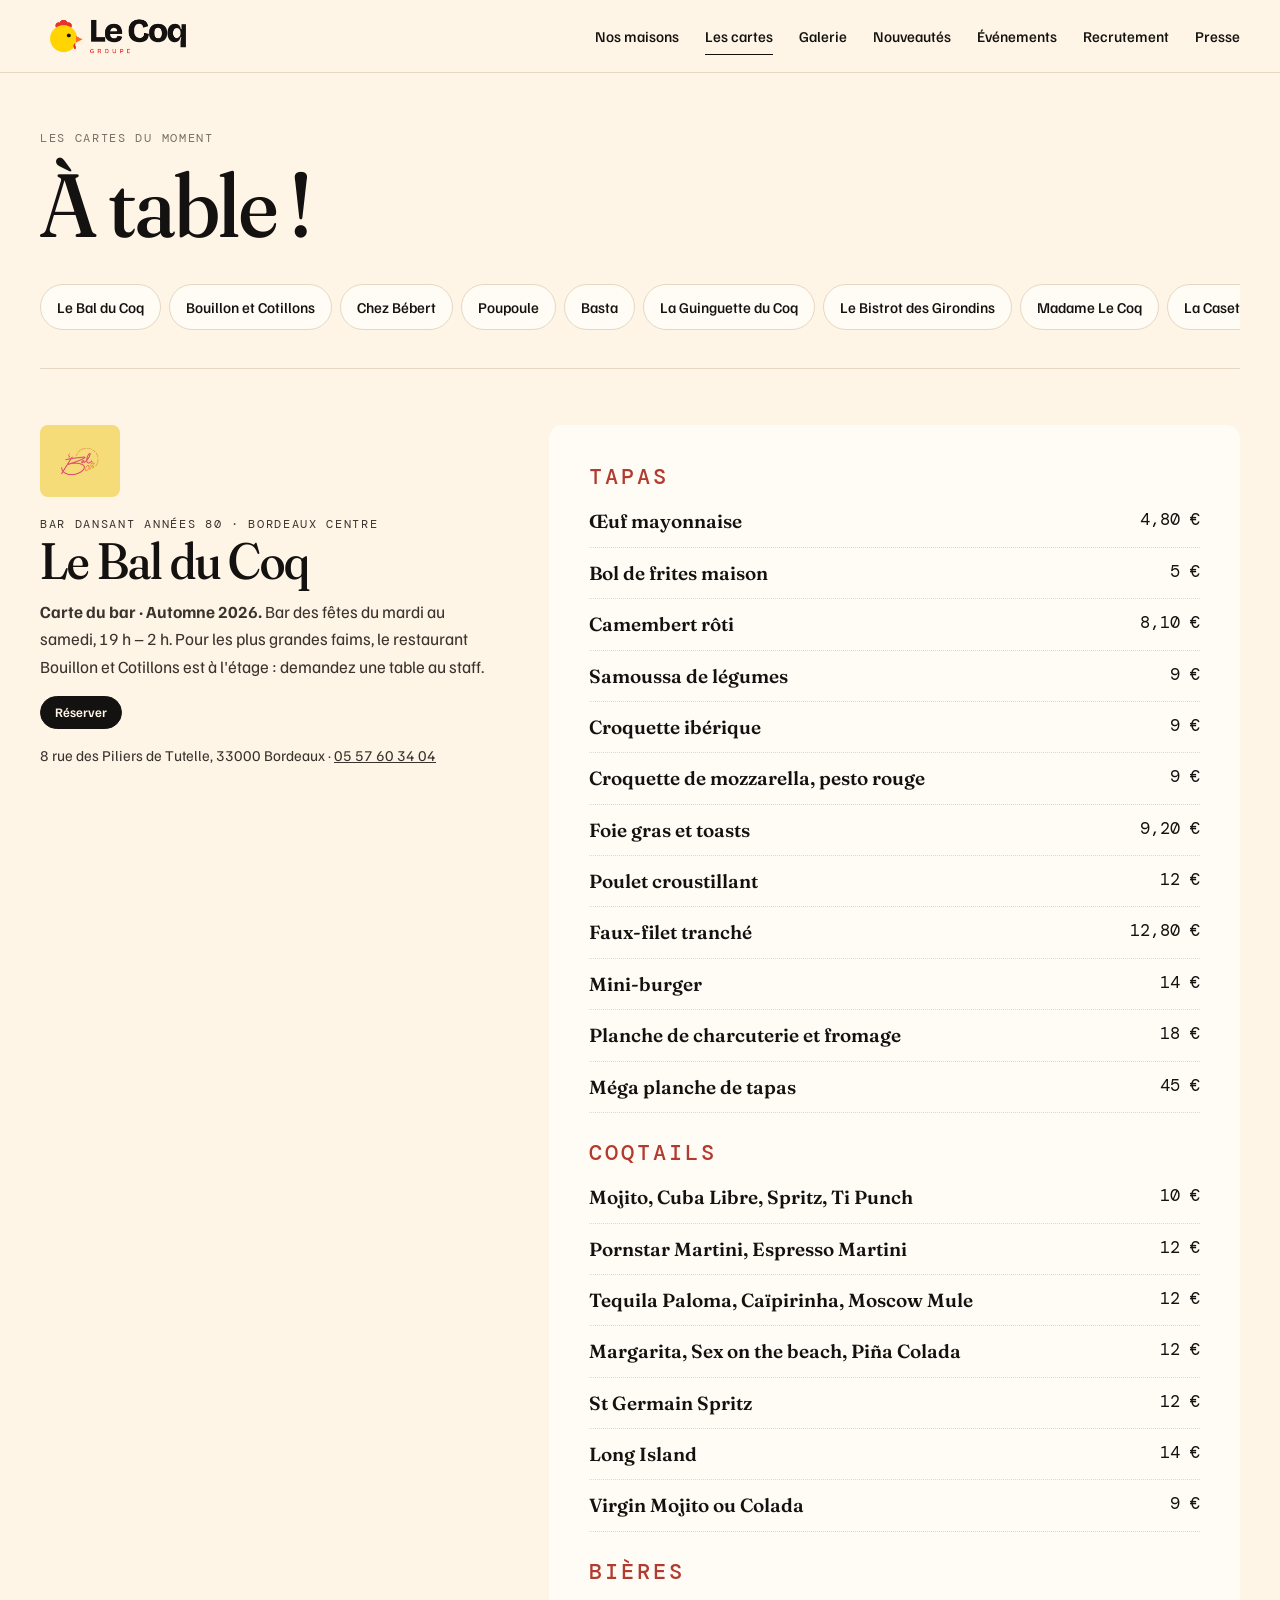
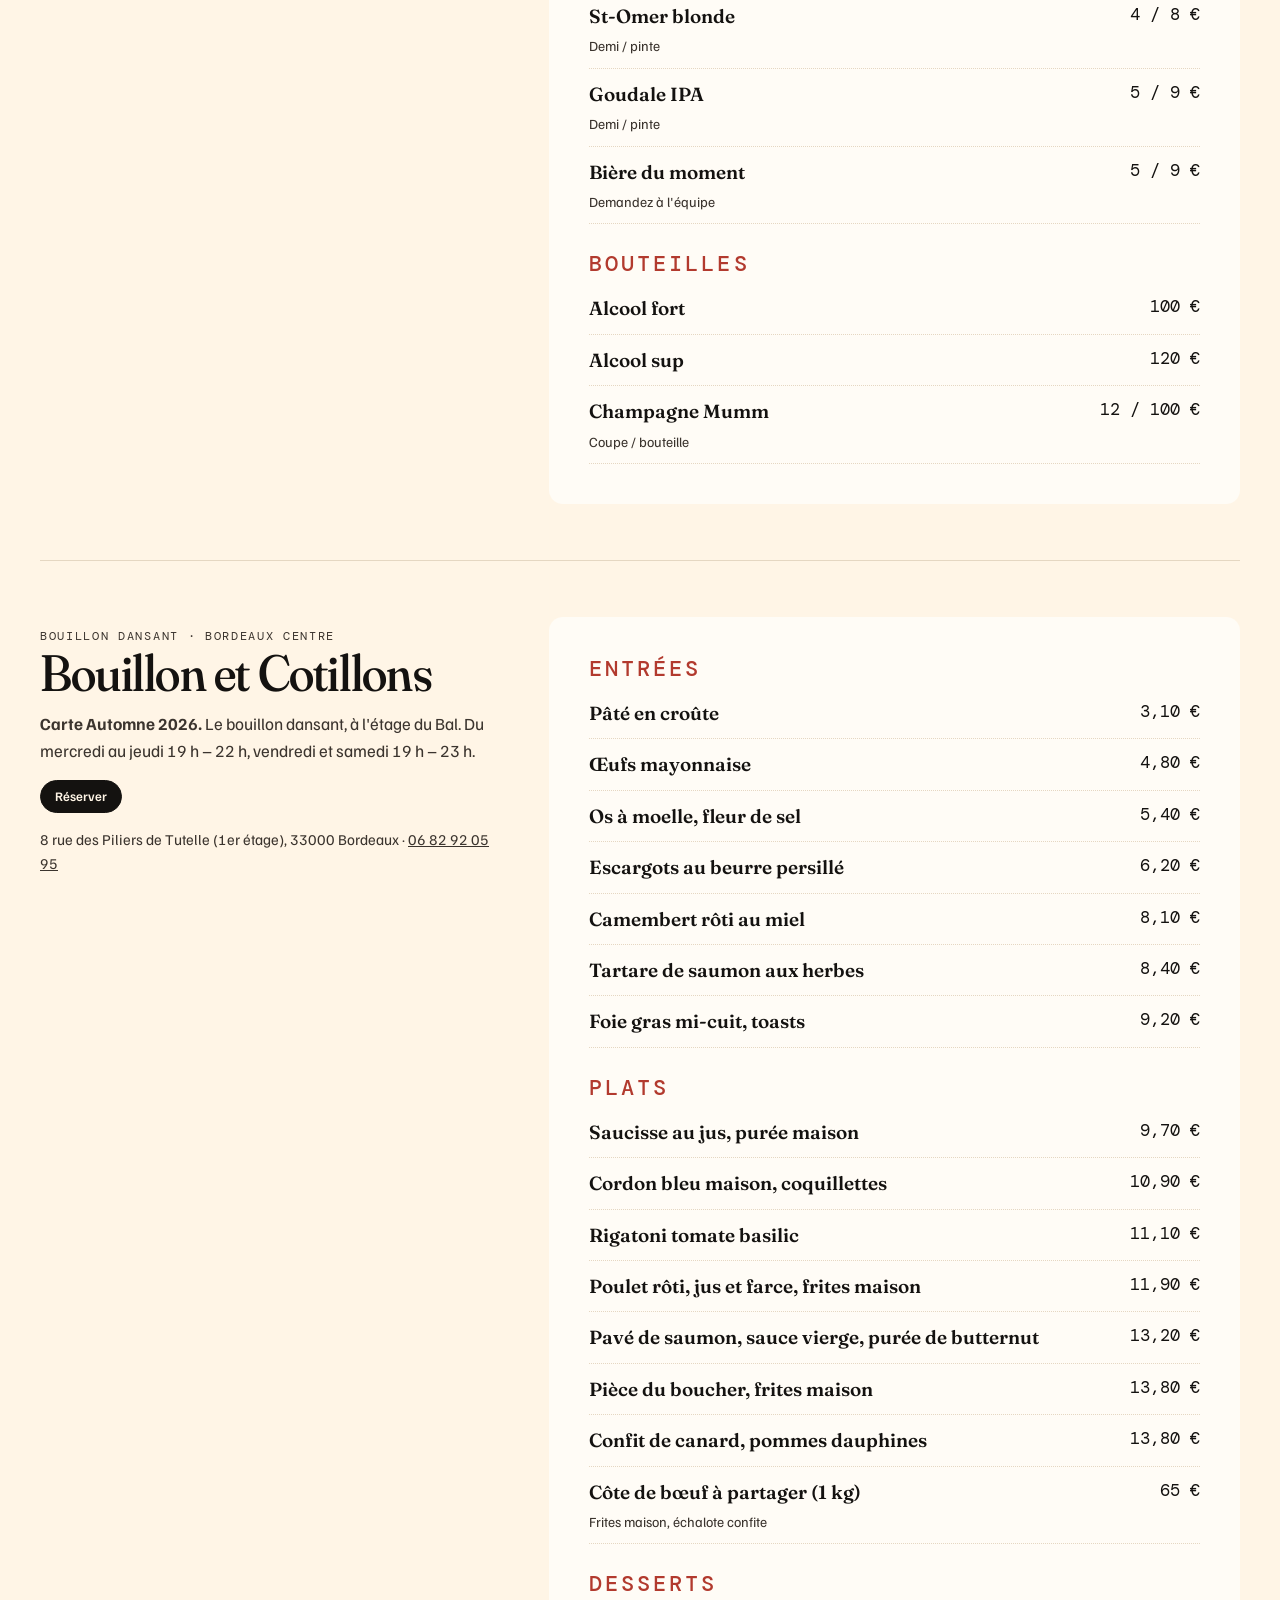
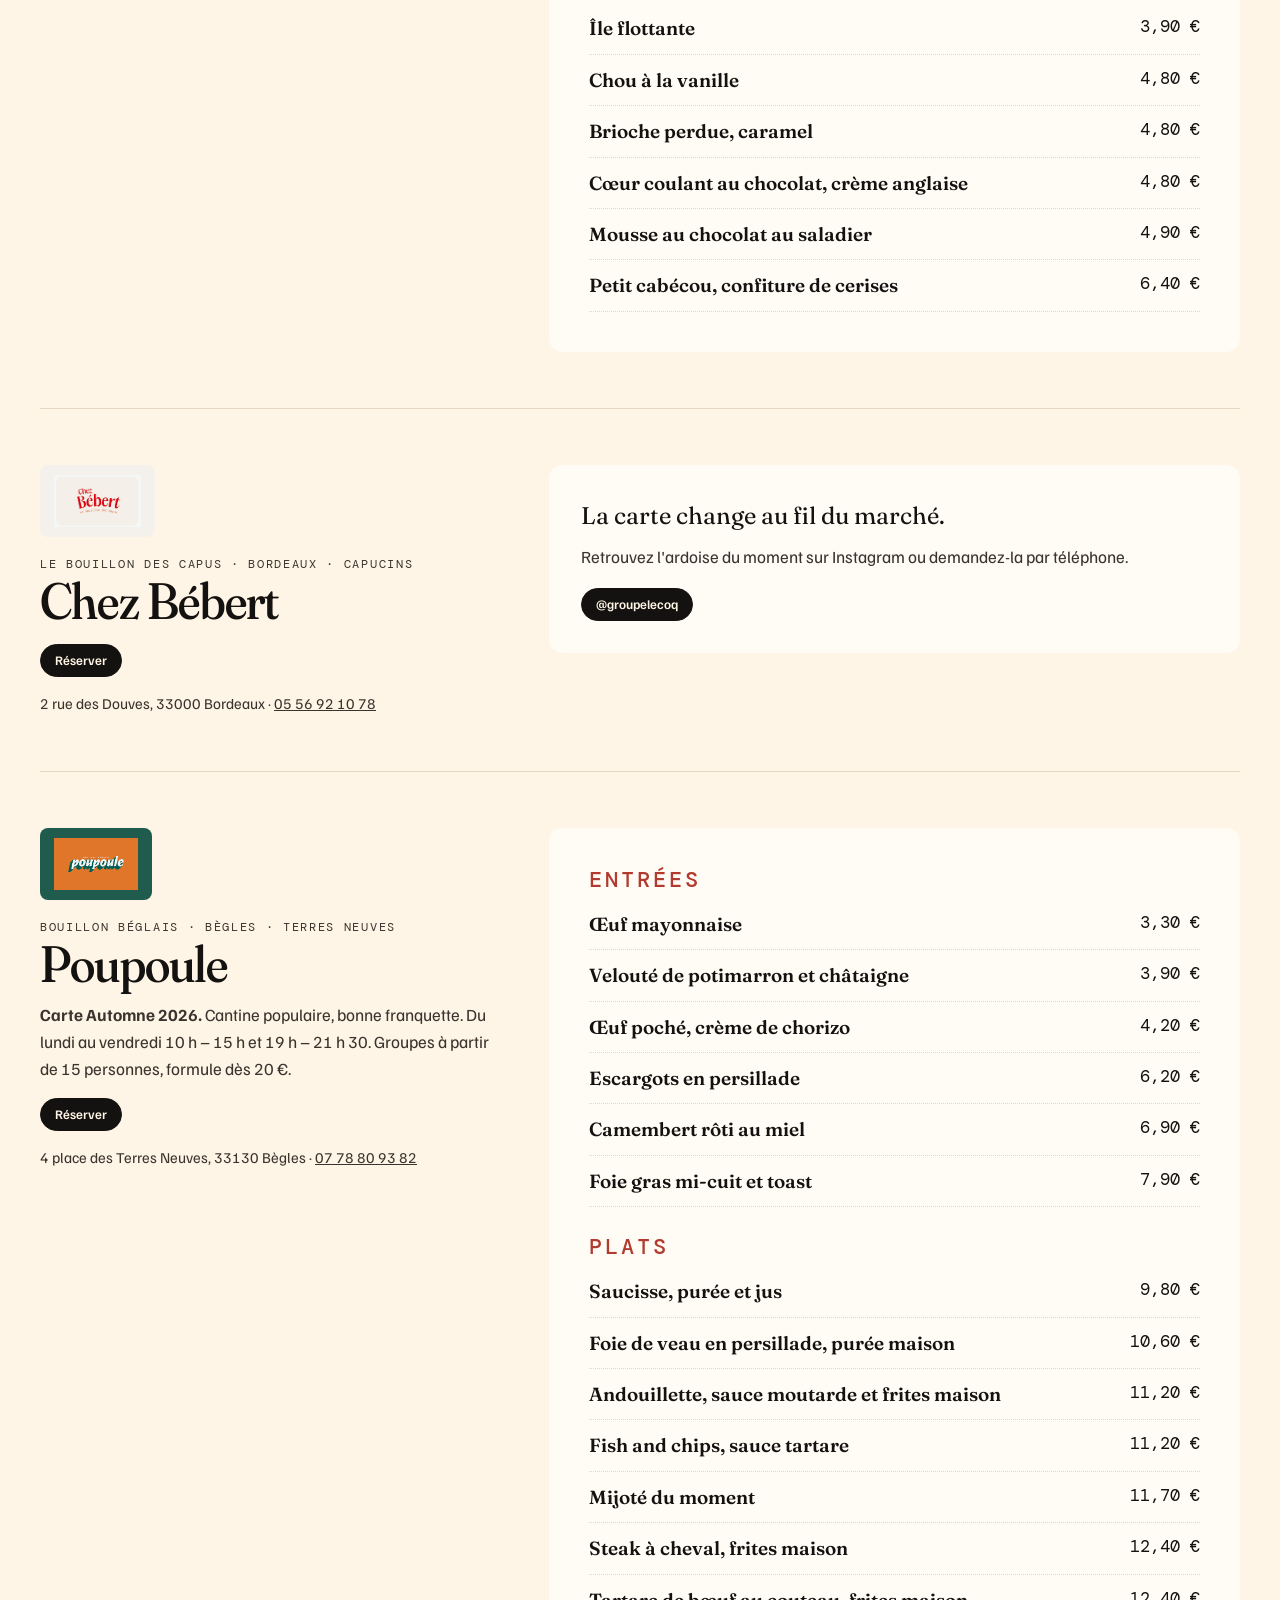
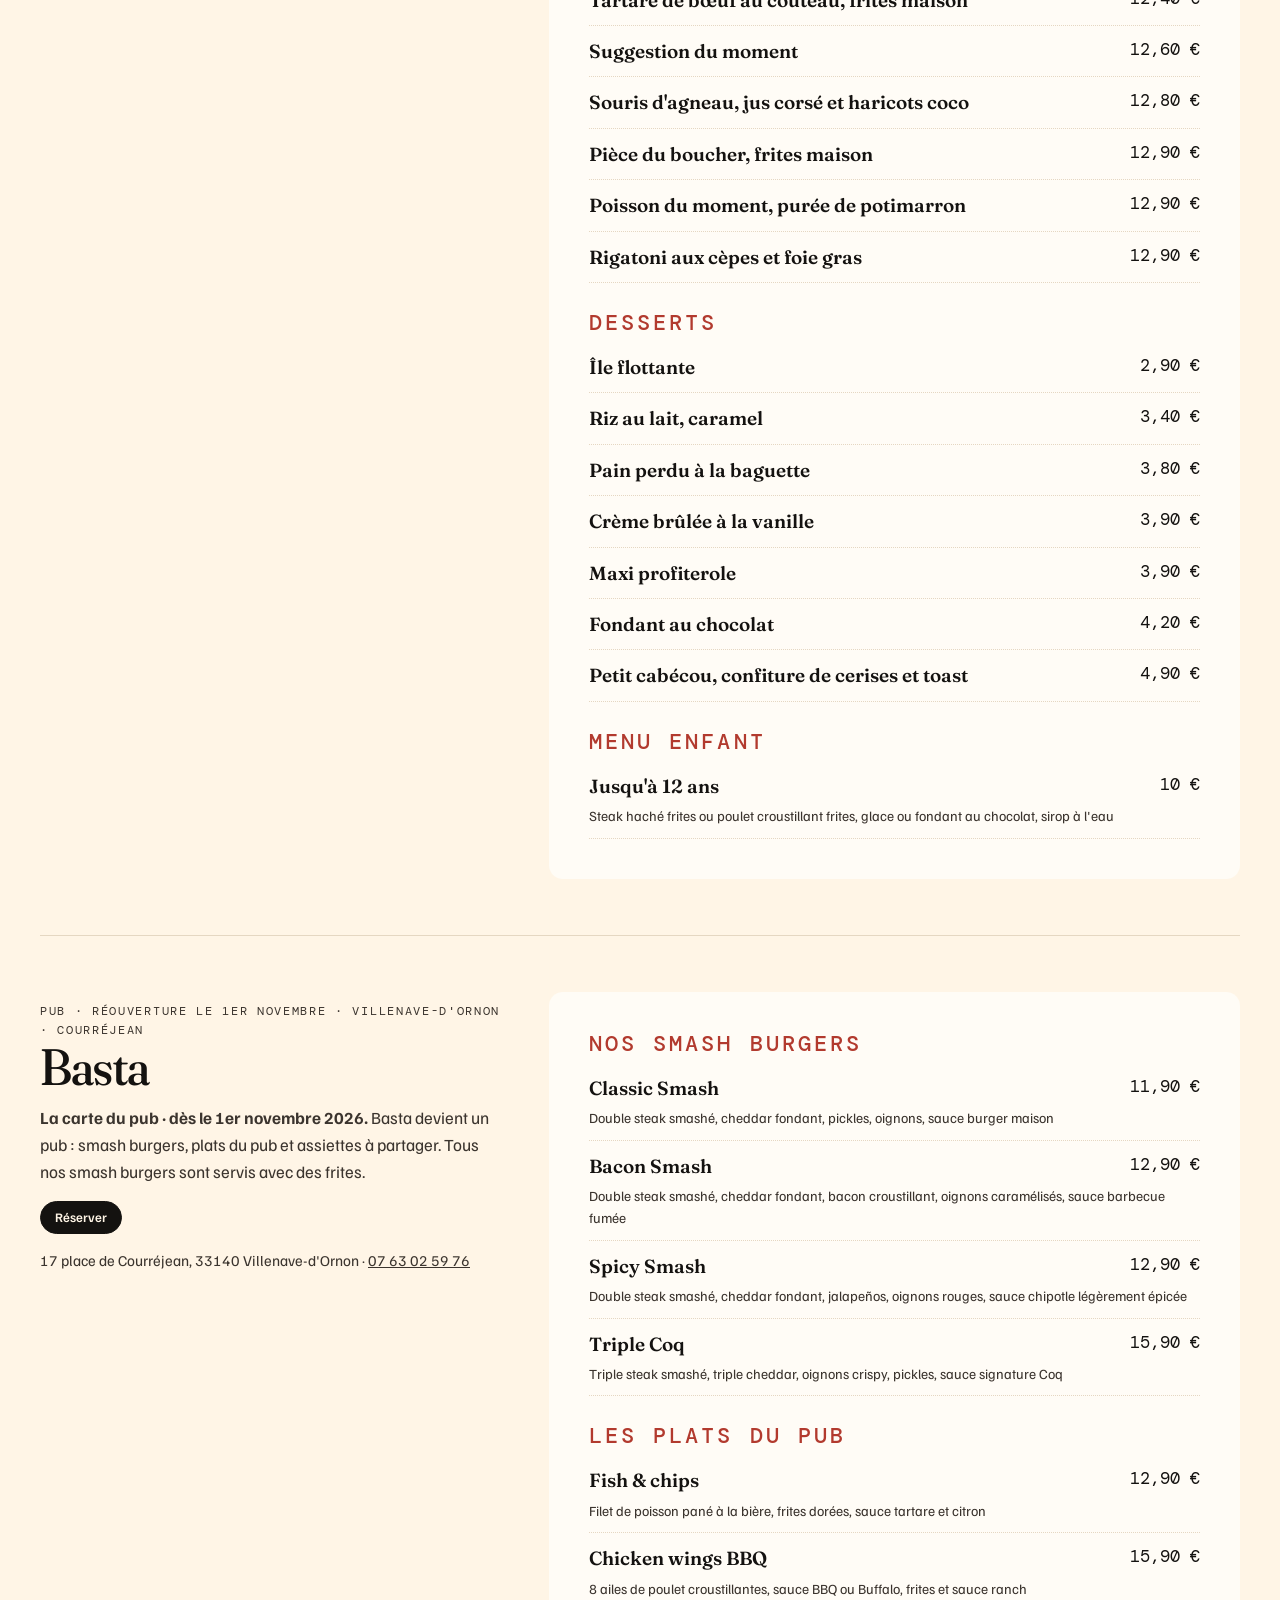
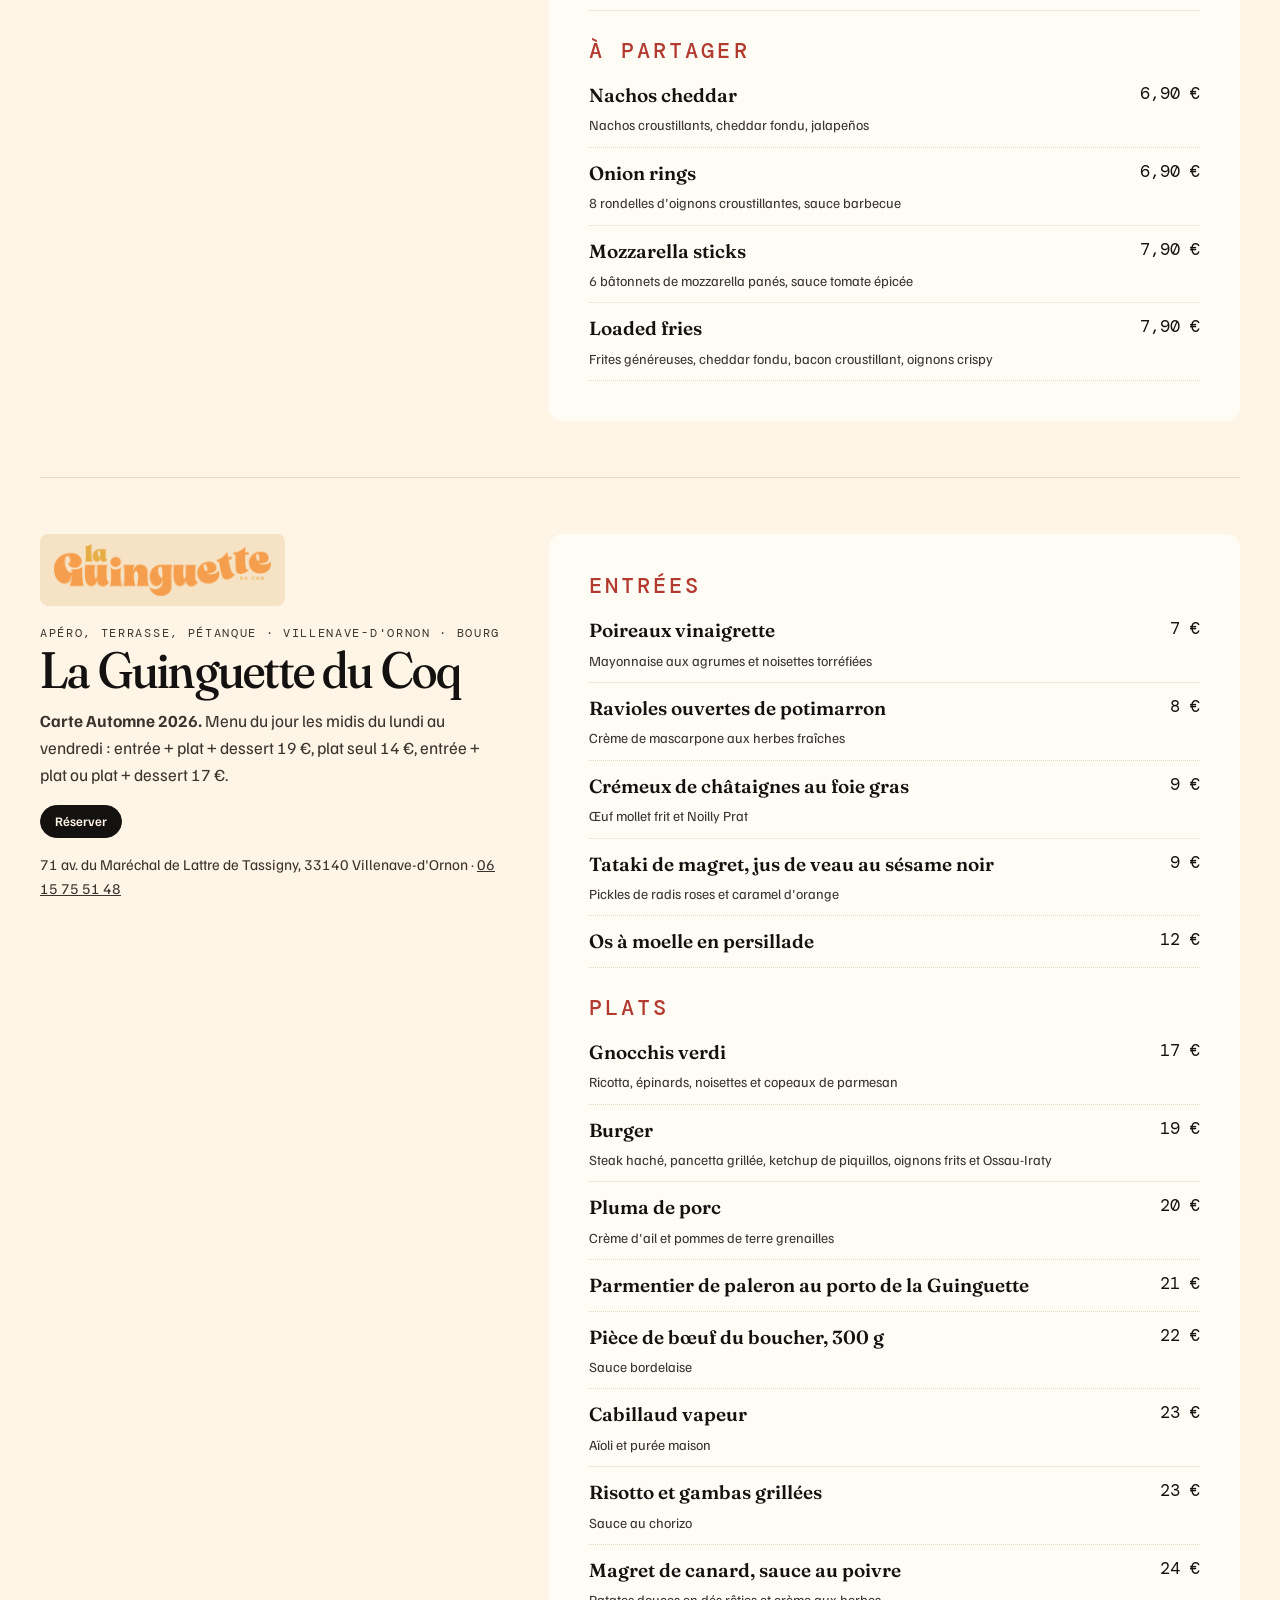
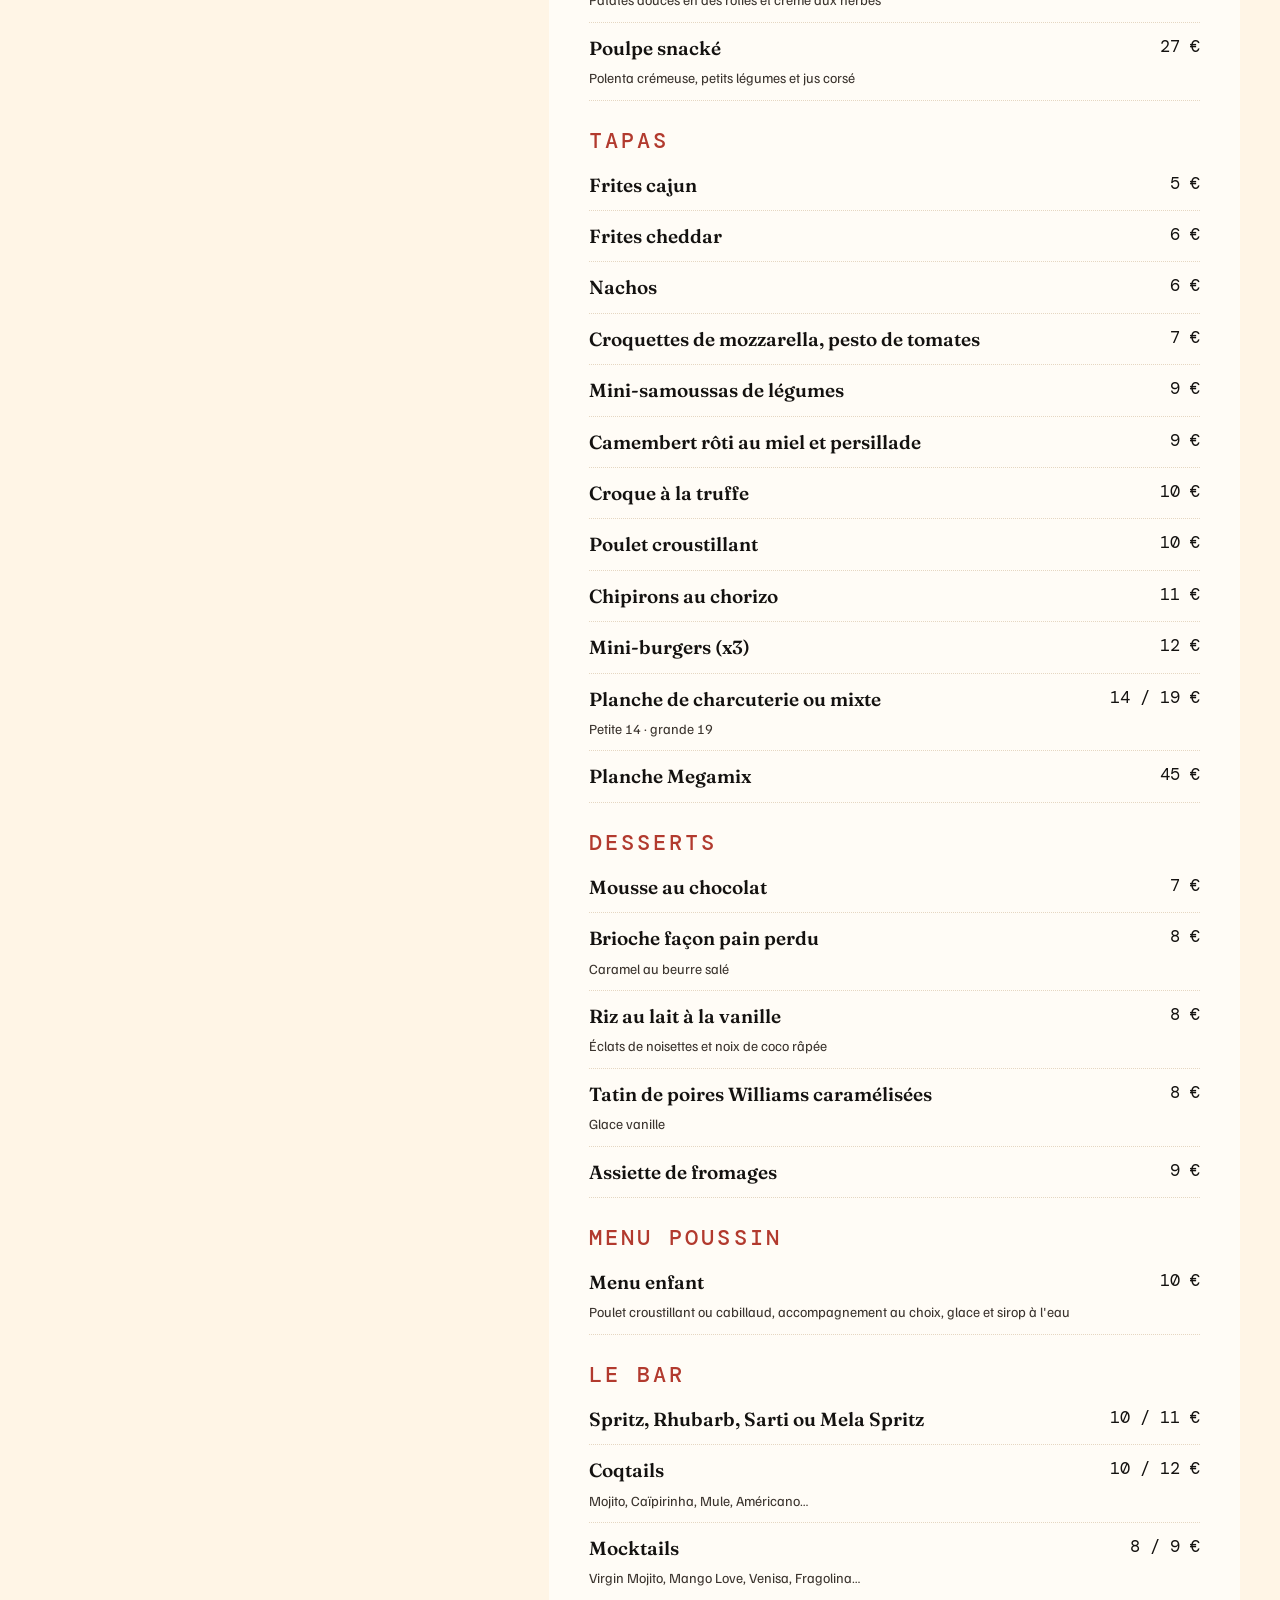
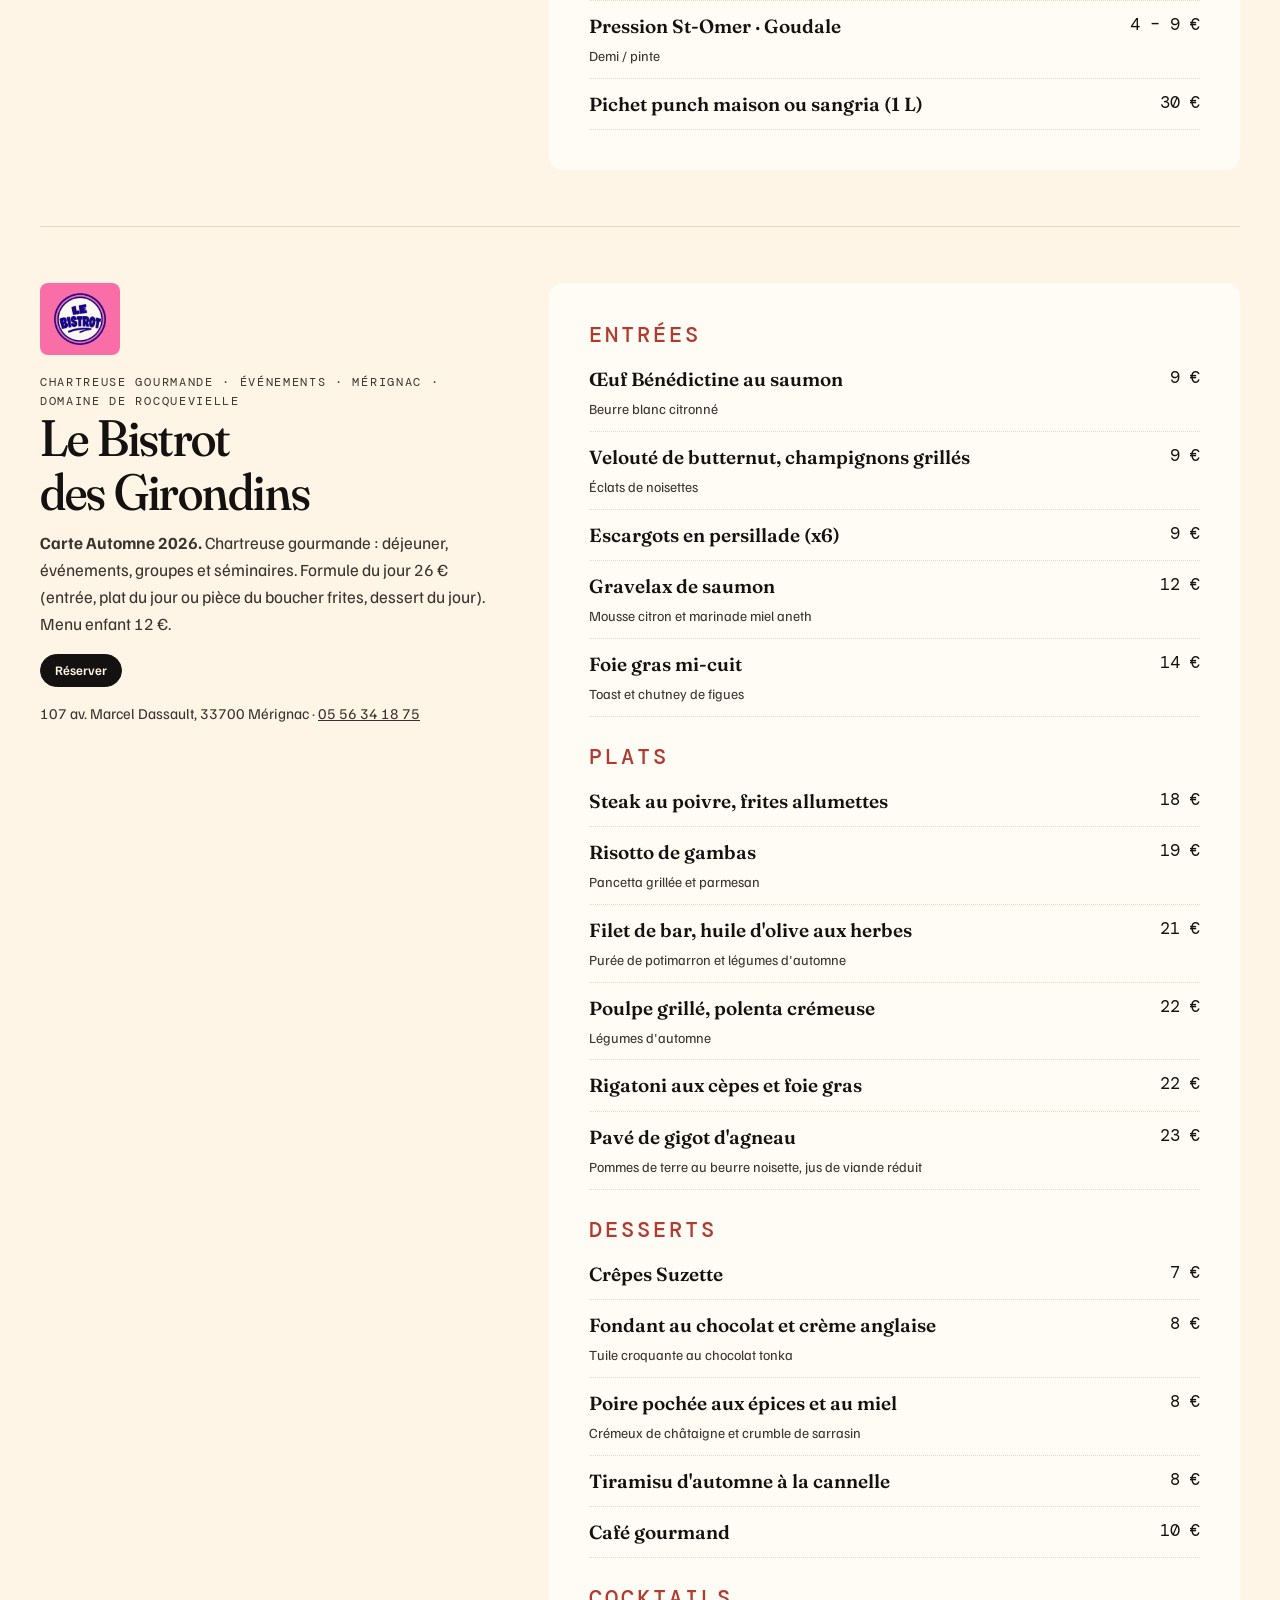
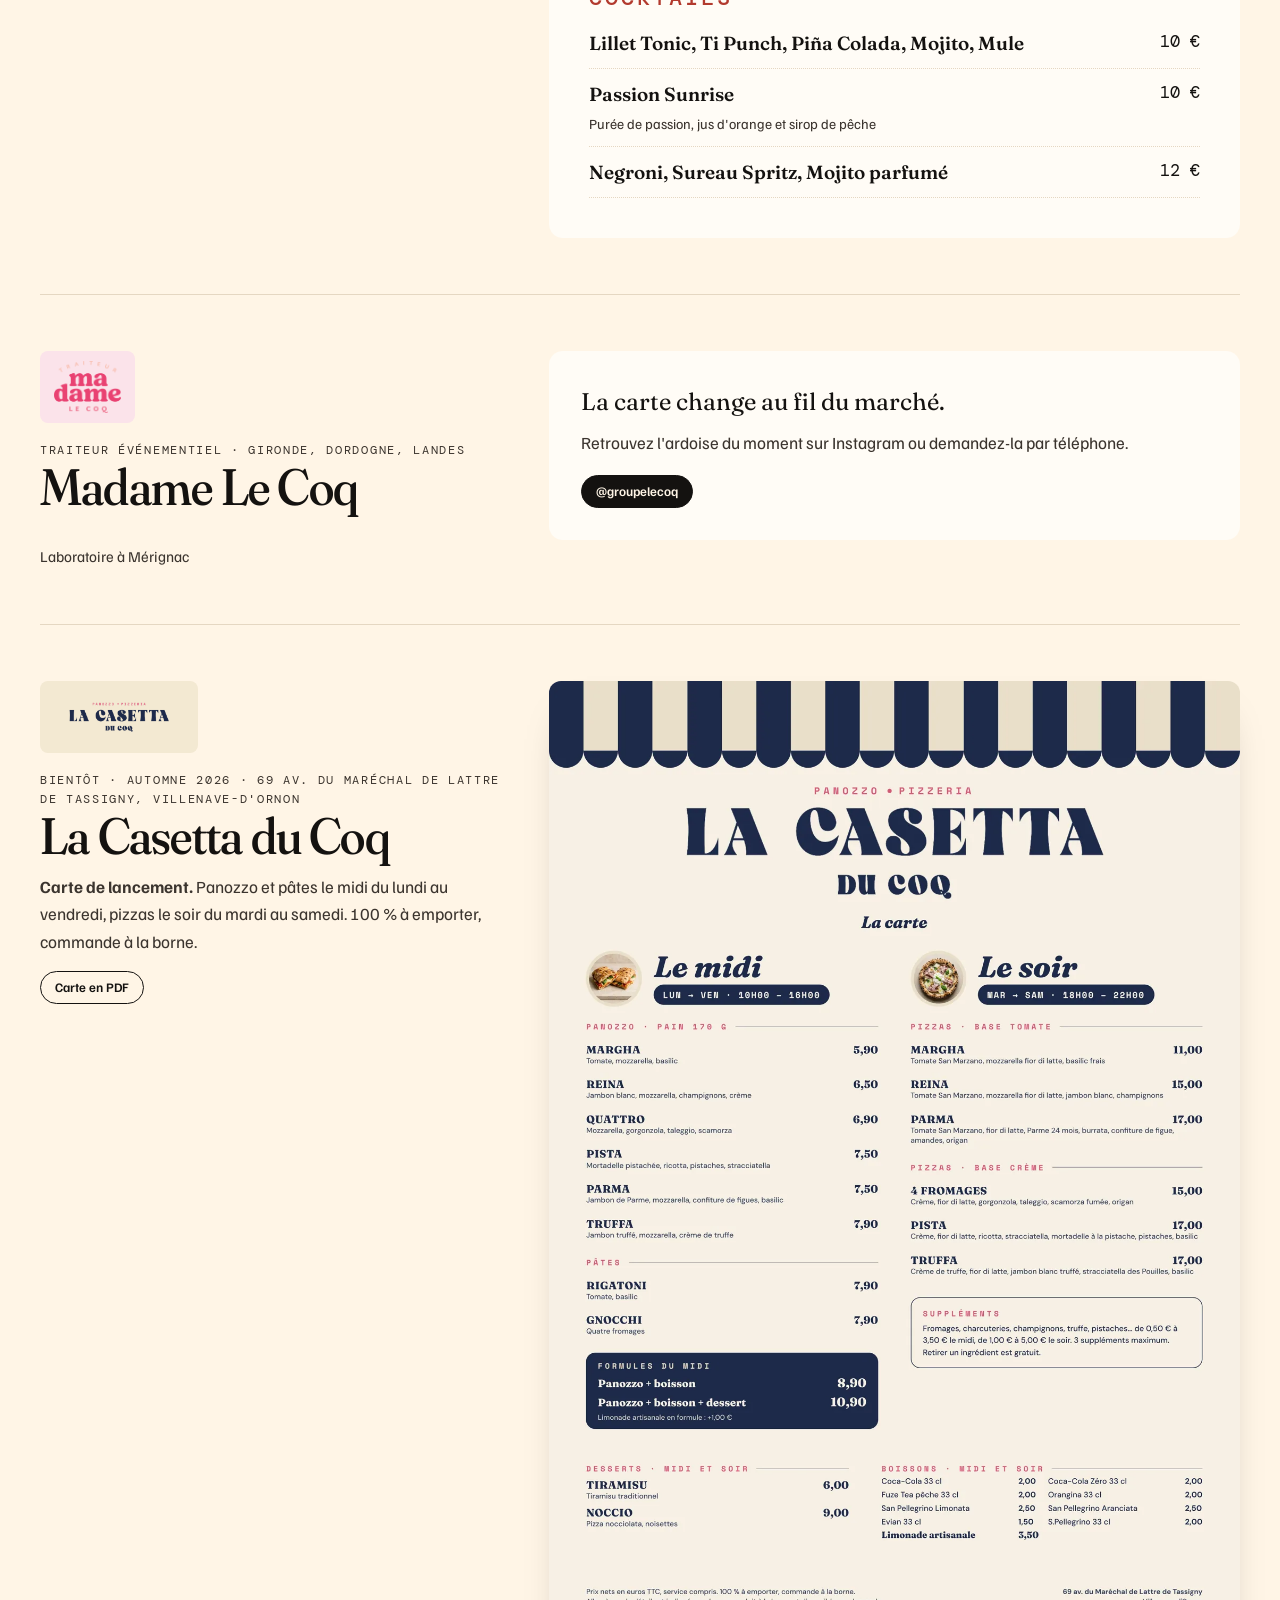
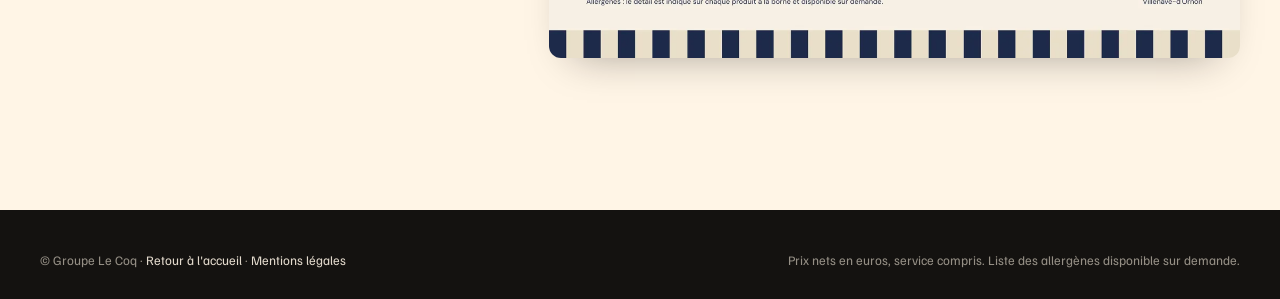
==== cartes.html @ f2f555e5 "Mise en ligne du site du Groupe Le Coq Co-Authored-By: Claude Opus 5.5 <noreply@anthropic.com> Claud" ====
<!doctype html>
<html lang="fr">
<head>
<meta charset="utf-8">
<meta name="viewport" content="width=device-width,initial-scale=1,viewport-fit=cover">
<title>Les cartes du moment · Groupe Le Coq</title>
<meta name="description" content="Les cartes du moment des maisons du Groupe Le Coq : Bistrot des Girondins, Basta, La Casetta et les autres.">
<link rel="icon" href="assets/logos/lecoq-picto.svg" type="image/svg+xml">
<link rel="preconnect" href="https://fonts.googleapis.com"><link rel="preconnect" href="https://fonts.gstatic.com" crossorigin>
<link rel="stylesheet" href="https://fonts.googleapis.com/css2?family=Fraunces:ital,opsz,wght,SOFT@0,9..144,300..700,0..100;1,9..144,300..700,0..100&family=Familjen+Grotesk:wght@400;500;600;700&family=DM+Mono:wght@400;500&display=swap">
<link rel="stylesheet" href="assets/style.css">
</head>
<body>
<header class="top scrolled" id="top">
  <div class="wrap">
    <a class="logo" href="index.html" aria-label="Groupe Le Coq, accueil"><img src="assets/logos/lecoq-noir.png" alt="Groupe Le Coq"></a>
    <nav class="nav" id="nav" aria-label="Navigation principale">
      <a href="index.html#maisons">Nos maisons</a>
      <a href="cartes.html" aria-current="page">Les cartes</a>
      <a href="galerie.html">Galerie</a>
      <a href="index.html#nouveautes">Nouveautés</a>
      <a href="index.html#evenements">Événements</a>
      <a href="index.html#recrutement">Recrutement</a>
      <a href="index.html#presse">Presse</a>
    </nav>
    <button class="burger" id="burger" type="button" aria-label="Ouvrir le menu" aria-expanded="false" aria-controls="nav"><span></span><span></span><span></span></button>
  </div>
</header>

<main class="wrap" style="padding-block:56px 96px">
  <p class="label">Les cartes du moment</p>
  <h1 style="font-size:clamp(44px,7vw,96px);font-weight:500;margin:10px 0 32px">À table !</h1>
  <nav class="cartes-nav" id="cartes-nav" aria-label="Choisir une maison"></nav>
  <div id="cartes"></div>
</main>

<footer class="pied" style="padding-block:40px 28px">
  <div class="wrap"><div class="bas" style="margin:0;border:0;padding:0"><span>© Groupe Le Coq · <a href="index.html">Retour à l'accueil</a> · <a href="mentions-legales.html">Mentions légales</a></span><span>Prix nets en euros, service compris. Liste des allergènes disponible sur demande.</span></div></div>
</footer>

<script src="assets/contenu.js"></script>
<script src="assets/cartes.js"></script>
<script>
const CARTES = window.CARTES;
const D = window.LECOQ, $ = s => document.querySelector(s);
const esc = s => String(s ?? "").replace(/[&<>"']/g, c => ({"&":"&amp;","<":"&lt;",">":"&gt;",'"':"&quot;","'":"&#39;"}[c]));
const liste = D.maisons.map(m => ({...m, cle:m.carte||m.id})).concat(D.bientot.map(b=>({...b, cle:b.carte, ville:b.lieu, type:"Bientôt · "+b.quand, fond:"#F3E9D2"})));
$("#cartes-nav").innerHTML = liste.map(m => `<a href="#${m.cle}" data-k="${m.cle}">${esc(m.nom)}</a>`).join("");
$("#cartes").innerHTML = liste.map(m => { const c = CARTES[m.cle];
  const head = `<div class="entete">${m.logo?`<img class="lg" src="assets/logos/${m.logo}" alt="" style="background:${m.fond};padding:10px 14px">`:""}
      <p class="label">${esc(m.type)} · ${esc(m.ville)}</p><h2>${esc(m.nom)}</h2>
      ${c?`<p><b>${esc(c.titre)}.</b> ${esc(c.note)}</p>`:""}
      <p style="margin-top:16px;display:flex;gap:8px;flex-wrap:wrap">${(m.resa||m.whatsapp||m.mailResa||m.tel)?`<button class="btn sm" type="button" data-resa="${m.id}">Réserver</button>`:""}${c&&c.pdf?`<a class="btn sm clair" href="${c.pdf}" target="_blank" rel="noopener">Carte en PDF</a>`:""}</p>
      ${m.adresse?`<p style="margin-top:14px;font-size:15px">${esc(m.adresse)}${m.tel?` · <a href="tel:${m.tel.replace(/\s/g,"")}">${esc(m.tel)}</a>`:""}</p>`:""}</div>`;
  let body;
  if (c && c.image) body = `<img class="carte-img" src="${c.image}" alt="Carte ${esc(m.nom)}" loading="lazy">`;
  else if (c && c.sections) body = `<div class="menu-html">${c.sections.map(([t,items]) => `<h3>${esc(t)}</h3>` + items.map(([n,d,p]) => `<div class="plat"><b>${esc(n)}</b>${p?`<span class="p">${esc(p)} €</span>`:""}${d?`<small>${esc(d)}</small>`:""}</div>`).join("")).join("")}</div>`;
  else { const h = m.instagram || D.reglages.instagramGroupe;
    body = `<div class="vide"><p style="font-family:var(--f-titre);font-size:24px;color:var(--encre)">La carte change au fil du marché.</p><p style="margin-top:8px">Retrouvez l'ardoise du moment sur Instagram ou demandez-la par téléphone.</p><p style="margin-top:18px"><a class="btn sm" href="https://www.instagram.com/${esc(h)}/" target="_blank" rel="noopener">@${esc(h)}</a></p></div>`; }
  return `<section class="carte-bloc" id="${m.cle}">${head}<div>${body}</div></section>`; }).join("");
function marque(){ const k = location.hash.slice(1); document.querySelectorAll("#cartes-nav a").forEach(a => a.setAttribute("aria-current", a.dataset.k===k)); }
addEventListener("hashchange", marque); marque();
const burger = $("#burger"), nav = $("#nav"); burger.onclick = () => { const o = nav.classList.toggle("open"); burger.setAttribute("aria-expanded", o); };
</script>
<dialog class="resa" id="resa" aria-labelledby="resa-titre">
  <header><h3 id="resa-titre">Réserver une table</h3><button class="fermer" type="button" data-close aria-label="Fermer">×</button></header>
  <div class="liste" id="resa-liste"></div>
</dialog>
<script src="assets/resa.js"></script>
</body>
</html>
---- assets/style.css ----
/* Groupe Le Coq — feuille de style commune
   Identité : l'encre et la crème du logo « le COQ », la photo porte la couleur,
   chaque maison garde la palette de son propre logo. */
:root{
  --creme:#FFF5E6; --creme-2:#F6EAD6; --papier:#FFFCF6; --encre:#141210; --encre-2:#3B342E; --gris:#7A6F65;
  --trait:#E5D7C2; --jaune:#F2C230; --rouge:#B23A2E;
  --f-titre:"Fraunces", Georgia, "Times New Roman", serif;
  --f-texte:"Familjen Grotesk", "Helvetica Neue", Arial, sans-serif;
  --f-mono:"DM Mono", ui-monospace, Menlo, monospace;
  --max:1240px; --r:14px;
  color-scheme:light;
}
*{box-sizing:border-box}
html{scroll-behavior:smooth;scroll-padding-top:84px}
body{margin:0;background:var(--creme);color:var(--encre);font-family:var(--f-texte);font-size:17px;line-height:1.6;-webkit-font-smoothing:antialiased}
img,video{max-width:100%;display:block}
a{color:inherit}
h1,h2,h3,h4{font-family:var(--f-titre);font-weight:600;line-height:1.05;margin:0;text-wrap:balance;letter-spacing:-.015em;font-variation-settings:"opsz" 120, "SOFT" 50}
p{margin:0}
:focus-visible{outline:3px solid var(--jaune);outline-offset:3px;border-radius:6px}
.wrap{max-width:var(--max);margin:0 auto;padding-left:max(20px,env(safe-area-inset-left,0px));padding-right:max(20px,env(safe-area-inset-right,0px))}
.label{font-family:var(--f-mono);font-size:12px;letter-spacing:.14em;text-transform:uppercase;color:var(--gris)}
.sr{position:absolute;width:1px;height:1px;overflow:hidden;clip:rect(0 0 0 0)}

/* Boutons */
.btn{display:inline-flex;align-items:center;justify-content:center;gap:8px;font:600 15px/1 var(--f-texte);padding:14px 22px;border-radius:999px;border:1.5px solid var(--encre);background:var(--encre);color:var(--creme);text-decoration:none;cursor:pointer;transition:transform .2s, background .2s, color .2s}
.btn:hover{transform:translateY(-1px)}
.btn.clair{background:transparent;color:var(--encre)}
.btn.clair:hover{background:var(--encre);color:var(--creme)}
.btn.jaune{background:var(--jaune);border-color:var(--jaune);color:var(--encre)}
.btn.blanc{background:var(--creme);border-color:var(--creme);color:var(--encre)}
.btn.contour-blanc{background:transparent;border-color:rgba(255,245,230,.8);color:var(--creme)}
.btn.sm{padding:9px 14px;font-size:13px}

/* En-tête */
.top{position:sticky;top:0;z-index:50;background:rgba(255,245,230,.92);backdrop-filter:saturate(1.4) blur(10px);-webkit-backdrop-filter:saturate(1.4) blur(10px);border-bottom:1px solid transparent;transition:border-color .3s}
.top.scrolled{border-bottom-color:var(--trait)}
.top .wrap{display:flex;align-items:center;gap:24px;height:72px}
.top .logo img{height:44px;width:auto}
.nav{display:flex;gap:26px;margin-left:auto;font-size:15px;font-weight:500}
.nav a{text-decoration:none;padding:6px 0;border-bottom:1.5px solid transparent}
.nav a:hover,.nav a[aria-current="page"]{border-color:var(--encre)}
.burger{display:none;margin-left:auto;background:none;border:0;width:44px;height:44px;cursor:pointer}
.burger span{display:block;width:24px;height:2px;background:var(--encre);margin:5px auto;transition:.3s}
@media (max-width:980px){
  .nav{position:fixed;inset:72px 0 auto;flex-direction:column;gap:0;background:var(--creme);padding:8px 20px 24px;border-bottom:1px solid var(--trait);transform:translateY(-120%);transition:transform .35s,visibility .35s;visibility:hidden;margin:0}
  .nav.open{transform:none;visibility:visible}
  .nav a{padding:14px 0;border-bottom:1px solid var(--trait);font-size:18px}
  .burger{display:block}
  .top .resa-btn{display:none}
}

/* Hero vidéo */
.hero{position:relative;min-height:min(88vh,860px);display:flex;align-items:flex-end;color:var(--creme);overflow:hidden;background:#1a1511}
.hero video,.hero .poster{position:absolute;inset:0;width:100%;height:100%;object-fit:cover}
.hero::after{content:"";position:absolute;inset:0;background:linear-gradient(180deg,rgba(20,18,16,.15) 0%,rgba(20,18,16,.25) 45%,rgba(20,18,16,.82) 100%)}
.hero .wrap{position:relative;z-index:2;padding-block:120px 64px;width:100%}
.hero .label{color:rgba(255,245,230,.8)}
.hero h1{font-size:clamp(46px,8vw,112px);margin-top:16px;max-width:11ch;font-weight:500}
.hero h1 em{font-style:italic;font-weight:400}
.hero p.sub{margin-top:22px;max-width:52ch;font-size:clamp(17px,1.6vw,20px);color:rgba(255,245,230,.9)}
.hero .ctas{display:flex;gap:12px;flex-wrap:wrap;margin-top:32px}
.hero .playpause{position:absolute;right:max(20px,env(safe-area-inset-right,0px));bottom:24px;z-index:3;background:rgba(20,18,16,.5);border:1px solid rgba(255,245,230,.4);color:var(--creme);width:42px;height:42px;border-radius:50%;cursor:pointer;font-size:14px}

/* Bandeau de logos qui défile */
.marquee{background:var(--papier);border-block:1px solid var(--trait);overflow:hidden}
.marquee .track{display:flex;align-items:center;gap:72px;padding-block:22px;width:max-content;animation:defile 40s linear infinite}
.marquee:hover .track{animation-play-state:paused}
.marquee img{height:56px;width:auto;object-fit:contain;border-radius:8px;transition:transform .3s}
.marquee a:hover img{transform:scale(1.06)}
@keyframes defile{to{transform:translateX(-50%)}}

/* Sections */
section.sec{padding-block:clamp(72px,10vw,128px)}
.sec-head{display:grid;grid-template-columns:minmax(0,1fr) minmax(0,1fr);gap:32px;align-items:end;margin-bottom:48px}
.sec-head h2{font-size:clamp(38px,5.4vw,72px);font-weight:500}
.sec-head p{color:var(--encre-2);max-width:52ch;font-size:18px}
@media (max-width:820px){.sec-head{grid-template-columns:1fr;gap:16px}}

/* Chiffres + manifeste */
.manifeste{display:grid;grid-template-columns:minmax(0,1.1fr) minmax(0,1fr);gap:64px;align-items:start}
.manifeste blockquote{margin:0;font-family:var(--f-titre);font-size:clamp(30px,3.8vw,50px);line-height:1.12;font-weight:400;font-style:italic}
.manifeste blockquote footer{font:500 13px var(--f-mono);letter-spacing:.12em;text-transform:uppercase;color:var(--gris);margin-top:20px;font-style:normal}
.convictions{display:grid;gap:0;border-top:1px solid var(--encre)}
.convictions div{display:grid;grid-template-columns:44px 1fr;gap:12px;padding:18px 0;border-bottom:1px solid var(--trait)}
.convictions b{font-family:var(--f-mono);font-weight:500;color:var(--gris);font-size:14px;padding-top:3px}
.convictions h3{font-size:22px;font-weight:600}
.convictions p{color:var(--encre-2);font-size:15px;margin-top:4px}
.chiffres{display:grid;grid-template-columns:repeat(4,minmax(0,1fr));margin-top:72px;border-top:1px solid var(--encre)}
.chiffres div{padding:22px 20px 0 0}
.chiffres strong{display:block;font-family:var(--f-titre);font-size:clamp(44px,5vw,68px);font-weight:400;line-height:1}
.chiffres span{color:var(--encre-2);font-size:15px}
@media (max-width:820px){.manifeste{grid-template-columns:1fr;gap:40px}.chiffres{grid-template-columns:repeat(2,minmax(0,1fr));row-gap:24px}}

/* Maisons */
.filtres{display:flex;gap:8px;flex-wrap:wrap;margin-bottom:32px}
.filtres button{font:500 14px var(--f-texte);padding:9px 16px;border-radius:999px;border:1px solid var(--trait);background:var(--papier);color:var(--encre);cursor:pointer}
.filtres button[aria-pressed="true"]{background:var(--encre);border-color:var(--encre);color:var(--creme)}
.maisons{display:grid;grid-template-columns:repeat(auto-fill,minmax(340px,1fr));gap:28px}
@media (max-width:400px){.maisons{grid-template-columns:1fr}}
.maison{display:flex;flex-direction:column;background:var(--papier);border-radius:var(--r);overflow:hidden;min-width:0;box-shadow:0 1px 0 var(--trait)}
.maison .media{position:relative;aspect-ratio:4/3;overflow:hidden;max-width:100%}
.maison .media img{width:100%;height:100%;object-fit:cover;transition:transform 1.2s cubic-bezier(.2,.7,.2,1), opacity .6s}
.maison .media img + img{position:absolute;inset:0;opacity:0}
.maison:hover .media img{transform:scale(1.04)}
.maison:hover .media img + img{opacity:1}
.maison .media .logo-panel{position:absolute;inset:0;display:grid;place-items:center;padding:40px}
.maison .media .logo-panel img{width:auto;max-width:78%;max-height:62%;object-fit:contain;transform:none!important;position:static;opacity:1!important}
.maison .media .logo-panel .nomtxt{font-family:var(--f-titre);font-size:42px;text-align:center;line-height:1}
.maison .chip{position:absolute;left:14px;top:14px;z-index:2;font:500 11px var(--f-mono);letter-spacing:.1em;text-transform:uppercase;background:var(--creme);color:var(--encre);padding:6px 10px;border-radius:999px}
.maison .badge-logo{position:absolute;right:14px;bottom:14px;z-index:2;height:52px;max-width:46%;padding:8px 12px;border-radius:10px;display:flex;align-items:center}
.maison .badge-logo img{height:100%;width:auto;object-fit:contain;position:static!important;opacity:1!important;transform:none!important}
.maison .corps{padding:22px 22px 24px;display:flex;flex-direction:column;gap:10px;flex:1}
.maison h3{font-size:28px;font-weight:600}
.maison .accroche{font-family:var(--f-titre);font-style:italic;font-size:18px;color:var(--encre-2);line-height:1.3}
.maison .infos{display:grid;grid-template-columns:20px 1fr;gap:6px 10px;font-size:14.5px;color:var(--encre-2);margin-top:4px}
.maison .infos svg{width:16px;height:16px;margin-top:4px;color:var(--gris)}
.maison .actions{display:flex;gap:8px;flex-wrap:wrap;margin-top:auto;padding-top:12px}

/* Bientôt */
.bientot{background:var(--encre);color:var(--creme)}
.bientot .sec-head p{color:rgba(255,245,230,.8)}
.bientot .label{color:rgba(255,245,230,.6)}
.feature{display:grid;grid-template-columns:minmax(0,1fr) minmax(0,1.1fr);gap:48px;align-items:center}
.feature .gal{display:grid;grid-template-columns:1fr 1fr;gap:12px}
.feature .gal img{border-radius:10px;aspect-ratio:1;object-fit:cover;width:100%}
.feature .gal img:first-child{grid-column:1/-1;aspect-ratio:16/10}
.feature .logo-c{height:110px;width:auto;background:#F3E9D2;border-radius:12px;padding:18px 24px;margin-bottom:24px}
.feature h3{font-size:clamp(34px,4vw,52px);font-weight:500}
.feature p{color:rgba(255,245,230,.85);margin-top:14px;max-width:48ch}
.projets{display:grid;grid-template-columns:repeat(3,minmax(0,1fr));gap:0;margin-top:72px;border-top:1px solid rgba(255,245,230,.3)}
.projets div{padding:22px 24px 0 0}
.projets h4{font-size:24px;font-weight:500}
.projets p{color:rgba(255,245,230,.75);font-size:15px;margin-top:6px}
@media (max-width:860px){.feature{grid-template-columns:1fr}.projets{grid-template-columns:1fr;row-gap:22px}}

/* Nouveautés */
.news{display:grid;grid-template-columns:repeat(4,minmax(0,1fr));gap:22px}
@media (max-width:1040px){.news{grid-template-columns:repeat(2,minmax(0,1fr))}}
@media (max-width:560px){.news{grid-template-columns:1fr}}
.new{text-decoration:none;display:flex;flex-direction:column;gap:12px;min-width:0}
.new .img{aspect-ratio:4/5;overflow:hidden;border-radius:12px;max-width:100%}
.new .img img{width:100%;height:100%;object-fit:cover;transition:transform 1s}
.new:hover .img img{transform:scale(1.05)}
.new h3{font-size:22px;font-weight:600}
.new p{color:var(--encre-2);font-size:15px}
.reseaux{display:grid;grid-template-columns:minmax(0,1.5fr) minmax(0,1fr);gap:28px;margin-top:72px}
@media (max-width:900px){.reseaux{grid-template-columns:1fr}}
.insta-grid{display:grid;grid-template-columns:repeat(3,minmax(0,1fr));gap:6px}
.insta-grid a{display:block;aspect-ratio:1;overflow:hidden;position:relative;border-radius:6px}
.insta-grid img{width:100%;height:100%;object-fit:cover;transition:transform .8s}
.insta-grid a:hover img{transform:scale(1.07)}
.panel{background:var(--papier);border-radius:var(--r);padding:24px;min-width:0}
.panel h3{font-size:26px;font-weight:600}
.comptes{list-style:none;padding:0;margin:16px 0 0;display:grid;gap:0}
.comptes a{display:flex;justify-content:space-between;align-items:center;padding:14px 0;border-bottom:1px solid var(--trait);text-decoration:none}
.comptes small{font-family:var(--f-mono);color:var(--gris);font-size:13px}
.fb-wrap{margin-top:18px;overflow:hidden;border-radius:10px;max-width:100%}

/* Histoire */
.histoire{display:grid;grid-template-columns:minmax(0,1.3fr) minmax(0,.8fr);gap:56px;align-items:start}
@media (max-width:900px){.histoire{grid-template-columns:1fr}}
.frise{list-style:none;margin:0;padding:0;position:relative}
.frise::before{content:"";position:absolute;left:68px;top:6px;bottom:6px;width:1px;background:var(--trait)}
.frise li{display:grid;grid-template-columns:60px 1fr;gap:32px;padding:14px 0;position:relative}
.frise li::before{content:"";position:absolute;left:63px;top:24px;width:11px;height:11px;border-radius:50%;background:var(--creme);border:2px solid var(--encre)}
.frise .an{font-family:var(--f-mono);font-size:14px;padding-top:6px;color:var(--gris)}
.frise h4{font-size:22px;font-weight:600}
.frise p{color:var(--encre-2);font-size:15px}
.video-portrait{background:var(--encre);border-radius:var(--r);overflow:hidden;position:sticky;top:96px}
.video-portrait video{width:100%;aspect-ratio:9/16;object-fit:cover;background:#000}
.video-portrait p{color:rgba(255,245,230,.8);font-size:14px;padding:14px 18px}

/* Événements */
.events{display:grid;grid-template-columns:minmax(0,1fr) minmax(0,1fr);gap:0;border-radius:var(--r);overflow:hidden;background:#FBE3EA}
.events .ph{min-height:420px;background-size:cover;background-position:center}
.events .tx{padding:clamp(28px,5vw,64px)}
.events h2{font-size:clamp(36px,4.6vw,60px);font-weight:500}
.events ul{margin:20px 0 0;padding-left:20px;color:var(--encre-2)}
.events li{margin:6px 0}
@media (max-width:860px){.events{grid-template-columns:1fr}.events .ph{min-height:260px}}
.lieux-priv{display:grid;grid-template-columns:repeat(3,minmax(0,1fr));gap:22px;margin-top:28px}
.lieux-priv div{border-top:1px solid var(--encre);padding-top:14px}
.lieux-priv h4{font-size:20px}
.lieux-priv p{font-size:15px;color:var(--encre-2);margin-top:4px}
@media (max-width:860px){.lieux-priv{grid-template-columns:1fr}}

/* Recrutement */
.reco{display:grid;grid-template-columns:minmax(0,1fr) minmax(0,1.15fr);gap:48px}
@media (max-width:900px){.reco{grid-template-columns:1fr}}
.offres{display:grid;gap:12px}
.offre{background:var(--papier);border-radius:12px;padding:20px;display:grid;gap:6px}
.offre h4{font-size:22px}
.offre .meta{display:flex;gap:6px;flex-wrap:wrap}
.tag{font:500 12px var(--f-mono);letter-spacing:.06em;text-transform:uppercase;border:1px solid var(--trait);border-radius:999px;padding:4px 10px;color:var(--encre-2)}
form.candidature{background:var(--papier);border-radius:var(--r);padding:clamp(22px,4vw,36px);display:grid;grid-template-columns:repeat(2,minmax(0,1fr));gap:14px}
form.candidature .full{grid-column:1/-1}
@media (max-width:560px){form.candidature{grid-template-columns:1fr}}
.champ{display:flex;flex-direction:column;gap:6px;min-width:0}
.champ label{font:500 12px var(--f-mono);letter-spacing:.08em;text-transform:uppercase;color:var(--gris)}
.champ input,.champ select,.champ textarea{font:16px var(--f-texte);color:var(--encre);background:var(--creme);border:1px solid var(--trait);border-radius:10px;padding:12px 14px;width:100%}
.champ textarea{min-height:110px;resize:vertical}
.champ input:focus,.champ select:focus,.champ textarea:focus{outline:2px solid var(--encre);outline-offset:0}
.consent{display:flex;gap:10px;align-items:flex-start;font-size:14px;color:var(--encre-2)}
.consent input{width:18px;height:18px;margin-top:3px;accent-color:var(--encre)}
.retour{padding:16px;border-radius:10px;background:var(--creme-2);font-size:15px}
.retour pre{white-space:pre-wrap;font:13px/1.5 var(--f-mono);margin:10px 0 0}

/* Presse */
.presse{display:grid;grid-template-columns:minmax(0,.9fr) minmax(0,1.1fr);gap:56px}
@media (max-width:900px){.presse{grid-template-columns:1fr}}
.dp{display:block;text-decoration:none;background:var(--papier);border-radius:var(--r);overflow:hidden}
.dp img{width:100%;aspect-ratio:1.414;object-fit:cover}
.dp div{padding:20px 22px}
.dp h3{font-size:26px}
.revue{list-style:none;margin:0;padding:0}
.revue li{display:grid;grid-template-columns:120px 1fr;gap:16px;padding:16px 0;border-bottom:1px solid var(--trait)}
.revue .m{font-family:var(--f-mono);font-size:13px;color:var(--gris)}
.revue b{font-family:var(--f-titre);font-size:20px;font-weight:500}
.revue a{text-decoration-color:var(--jaune);text-decoration-thickness:2px;text-underline-offset:4px}
.kpis{display:grid;grid-template-columns:repeat(3,minmax(0,1fr));gap:16px;margin-top:28px}
.kpis strong{font-family:var(--f-titre);font-size:40px;font-weight:400;display:block;line-height:1}
.kpis span{font-size:14px;color:var(--encre-2)}

/* Pied de page */
footer.pied{background:var(--encre);color:var(--creme);padding-block:72px 32px}
.pied .grille{display:grid;grid-template-columns:1.2fr 1fr 1fr 1fr;gap:40px}
@media (max-width:900px){.pied .grille{grid-template-columns:1fr 1fr}}
@media (max-width:520px){.pied .grille{grid-template-columns:1fr}}
.pied img.lg{height:72px;width:auto}
.pied h4{font:500 12px var(--f-mono);letter-spacing:.14em;text-transform:uppercase;color:rgba(255,245,230,.55);margin-bottom:14px}
.pied ul{list-style:none;padding:0;margin:0;display:grid;gap:8px;font-size:15px}
.pied a{text-decoration:none;color:rgba(255,245,230,.88)}
.pied a:hover{color:var(--jaune)}
.pied .bas{margin-top:56px;padding-top:20px;border-top:1px solid rgba(255,245,230,.15);display:flex;justify-content:space-between;gap:16px;flex-wrap:wrap;font-size:13px;color:rgba(255,245,230,.55)}

/* Fenêtre « Réserver » */
dialog.resa{border:0;border-radius:18px;padding:0;max-width:min(560px,calc(100% - 32px));width:100%;background:var(--creme);color:var(--encre)}
dialog.resa::backdrop{background:rgba(20,18,16,.55);backdrop-filter:blur(3px)}
dialog.resa header{display:flex;justify-content:space-between;align-items:center;padding:20px 24px;border-bottom:1px solid var(--trait)}
dialog.resa h3{font-size:28px}
dialog.resa .liste{max-height:70vh;overflow:auto;padding:8px 24px 20px}
dialog.resa .l{display:flex;justify-content:space-between;gap:12px;align-items:center;padding:14px 0;border-bottom:1px solid var(--trait)}
dialog.resa .l small{display:block;color:var(--gris);font-size:13px}
.fermer{background:none;border:0;font-size:26px;cursor:pointer;line-height:1;width:40px;height:40px}

/* Apparition au défilement (visible par défaut) */
@media (prefers-reduced-motion:no-preference){
  .reveal{animation:monte .9s cubic-bezier(.2,.7,.2,1) both;animation-timeline:view();animation-range:entry 0% entry 40%}
  @keyframes monte{from{transform:translateY(24px)}to{transform:none}}
}
@media (prefers-reduced-motion:reduce){.marquee .track{animation:none}html{scroll-behavior:auto}}

/* Page cartes */
.cartes-nav{display:flex;gap:8px;overflow-x:auto;padding-bottom:6px;margin-bottom:32px;scrollbar-width:thin}
.cartes-nav a{flex:none;text-decoration:none;padding:10px 16px;border-radius:999px;border:1px solid var(--trait);background:var(--papier);font-weight:500;font-size:15px}
.cartes-nav a[aria-current="true"]{background:var(--encre);color:var(--creme);border-color:var(--encre)}
.carte-bloc{display:grid;grid-template-columns:minmax(0,.8fr) minmax(0,1.2fr);gap:48px;padding-block:56px;border-top:1px solid var(--trait)}
@media (max-width:900px){.carte-bloc{grid-template-columns:1fr}}
.carte-bloc .entete img.lg{height:72px;width:auto;margin-bottom:18px;border-radius:8px}
.carte-bloc h2{font-size:clamp(34px,4vw,52px);font-weight:500}
.carte-bloc .entete p{color:var(--encre-2);margin-top:10px}
.carte-img{border-radius:12px;box-shadow:0 20px 40px -24px rgba(20,18,16,.4);width:100%}
.menu-html{background:var(--papier);border-radius:var(--r);padding:clamp(22px,4vw,40px)}
.menu-html h3{font-size:22px;font-family:var(--f-mono);font-weight:500;letter-spacing:.14em;text-transform:uppercase;margin:28px 0 8px;color:var(--rouge)}
.menu-html h3:first-child{margin-top:0}
.plat{display:grid;grid-template-columns:1fr auto;gap:4px 16px;padding:10px 0;border-bottom:1px dotted var(--trait)}
.plat b{font-family:var(--f-titre);font-size:19px;font-weight:600}
.plat span.p{font-family:var(--f-mono);font-variant-numeric:tabular-nums}
.plat small{grid-column:1/-1;color:var(--encre-2);font-size:14px}
.vide{background:var(--papier);border-radius:var(--r);padding:32px;color:var(--encre-2)}

/* ===== Ajouts automne 2026 : résa express, soirées, événements, brigade, com ===== */
.row{display:flex;gap:10px;flex-wrap:wrap;margin-top:24px}
.maison .chip.nouveau{left:auto;right:14px;background:var(--jaune)}
.new .img-logo{width:100%;height:100%;display:grid;place-items:center;padding:18%}
.new .img-logo img{object-fit:contain;width:100%;height:auto}

/* Bientôt : Basta pub */
.duo{display:grid;gap:28px}
.nouv.pub{background:#EA8FA0;color:#1B1416;border-radius:var(--r);padding:clamp(24px,4vw,48px);display:grid;grid-template-columns:auto 1fr;gap:8px 40px;align-items:center}
.nouv.pub .lg{grid-row:span 4;width:clamp(120px,16vw,200px);height:auto}
.nouv.pub .label{color:rgba(27,20,22,.7)}
.nouv.pub h3{font-size:clamp(32px,4vw,52px);font-weight:500}
.nouv.pub p{max-width:56ch}
.nouv.pub .btn.blanc{background:#1B1416;border-color:#1B1416;color:#FFF5E6}
.nouv.pub .btn.contour-blanc{border-color:#1B1416;color:#1B1416}
@media (max-width:700px){.nouv.pub{grid-template-columns:1fr}.nouv.pub .lg{grid-row:auto}}

/* Entre nos maisons */
.passerelles{background:var(--creme-2)}
.ponts{display:grid;grid-template-columns:repeat(3,minmax(0,1fr));gap:20px}
.pont{background:var(--papier);border-radius:var(--r);padding:28px;display:flex;flex-direction:column;gap:12px;align-items:flex-start}
.pont .num{font:500 13px var(--f-mono);color:var(--rouge)}
.pont h3{font-size:24px;font-weight:600}
.pont p{color:var(--encre-2);font-size:15px;flex:1}
@media (max-width:860px){.ponts{grid-template-columns:1fr}}

/* Soirées */
.rdv{display:grid;grid-template-columns:repeat(3,minmax(0,1fr));gap:20px}
.rdv-c .im{aspect-ratio:4/3;border-radius:12px;overflow:hidden;background:var(--encre)}
.rdv-c .im img{width:100%;height:100%;object-fit:cover}
.rdv-c h3{font-size:24px;font-weight:600;margin-top:14px}
.rdv-c p{color:var(--encre-2);font-size:15px;margin-top:6px}
.retro-head{display:flex;justify-content:space-between;align-items:baseline;gap:16px;flex-wrap:wrap;margin:56px 0 18px;border-top:1px solid var(--trait);padding-top:24px}
.retro-head h3{font-size:30px;font-weight:500}
.retro-head p{color:var(--gris);font-size:14px}
.retro{display:grid;grid-auto-flow:column;grid-auto-columns:minmax(220px,1fr);gap:14px;overflow-x:auto;scroll-snap-type:x mandatory;padding-bottom:8px}
.ret{margin:0;scroll-snap-align:start;position:relative;border-radius:12px;overflow:hidden;aspect-ratio:3/4}
.ret img{width:100%;height:100%;object-fit:cover}
.ret figcaption{position:absolute;inset:auto 0 0 0;padding:40px 14px 14px;background:linear-gradient(transparent,rgba(20,18,16,.85));color:var(--creme);font-weight:600;font-size:15px}
.ret figcaption span{display:block;font:500 11px var(--f-mono);letter-spacing:.1em;text-transform:uppercase;opacity:.75;margin-bottom:4px}
.bal-soirees{margin-top:88px;background:#F5DC78;border-radius:var(--r);padding:clamp(24px,4vw,48px)}
.formats{display:grid;grid-template-columns:repeat(3,minmax(0,1fr));gap:14px;margin-bottom:20px}
.formats .fmt{width:100%;aspect-ratio:16/9;object-fit:contain;border-radius:10px;background:#fff}
@media (max-width:860px){.rdv,.formats{grid-template-columns:1fr}}

/* Événements BDG */
.events-bdg{background:#1F2F4D;color:#FFF5E6}
.events-bdg .label{color:rgba(255,245,230,.65)}
.ev-hero{display:grid;grid-template-columns:minmax(0,1fr) minmax(0,1.1fr);gap:48px;align-items:center}
.ev-txt .lg{height:90px;width:auto;margin-bottom:22px}
.ev-txt h2{font-size:clamp(34px,4.4vw,56px);font-weight:500;margin:8px 0 16px}
.ev-txt p{color:rgba(255,245,230,.85);max-width:54ch}
.ev-kpi{display:flex;gap:28px;flex-wrap:wrap;margin-top:28px}
.ev-kpi strong{display:block;font:500 34px var(--f-titre);color:var(--jaune)}
.ev-kpi span{font-size:13px;color:rgba(255,245,230,.7)}
.ev-gal{display:grid;grid-template-columns:1fr 1fr;gap:12px}
.ev-gal img{width:100%;aspect-ratio:1;object-fit:cover;border-radius:10px}
.ev-gal img:first-child{grid-column:1/-1;aspect-ratio:16/9}
.ev-formats{display:grid;grid-template-columns:repeat(5,minmax(0,1fr));gap:14px;margin:56px 0}
.evf{border-top:1px solid rgba(255,245,230,.25);padding-top:16px}
.evf b{font:500 12px var(--f-mono);color:var(--jaune)}
.evf h4{font-size:18px;margin:8px 0 6px}
.evf p{font-size:14px;color:rgba(255,245,230,.75)}
.devis{background:var(--creme);color:var(--encre);border-radius:var(--r);padding:clamp(20px,3vw,36px);display:grid;grid-template-columns:repeat(3,minmax(0,1fr));gap:16px}
.devis-head{grid-column:1/-1}
.devis-head h3{font-size:30px;font-weight:500}
.devis-head p{color:var(--encre-2);font-size:15px}
.devis-head a{color:inherit}
.devis .full{grid-column:1/-1}
@media (max-width:960px){.ev-hero{grid-template-columns:1fr}.ev-formats{grid-template-columns:1fr 1fr}.devis{grid-template-columns:1fr}}

/* Brigade */
.brigade{background:var(--encre);color:var(--creme)}
.brigade .label{color:var(--jaune)}
.brig{display:grid;grid-template-columns:minmax(0,1fr) minmax(0,1.2fr);gap:48px;align-items:center}
.brig h2{font-size:clamp(36px,4.6vw,60px);font-weight:500;margin:10px 0 18px}
.brig-txt p{color:rgba(255,245,230,.85);max-width:52ch}
.brig-kpi{display:grid;grid-template-columns:repeat(3,minmax(0,1fr));gap:16px;margin-top:28px}
.brig-kpi strong{display:block;font:500 36px var(--f-titre);color:var(--jaune)}
.brig-kpi span{font-size:13px;color:rgba(255,245,230,.7)}
.brig-gal{display:grid;grid-template-columns:1fr 1fr 1fr;gap:12px}
.brig-gal img{width:100%;aspect-ratio:2/3;object-fit:cover;border-radius:10px}
.brig-gal img:nth-child(2){transform:translateY(28px)}
@media (max-width:860px){.brig{grid-template-columns:1fr}.brig-gal img:nth-child(2){transform:none}}

/* Communication */
.com{margin-top:28px;background:var(--creme-2);border-radius:var(--r);padding:24px}
.com-t{font:400 20px/1.4 var(--f-titre);margin-top:8px}
.com-k{display:grid;grid-template-columns:repeat(3,minmax(0,1fr));gap:12px;margin:18px 0}
.com-k strong{display:block;font:500 28px var(--f-titre);color:var(--rouge)}
.com-k span{font-size:13px;color:var(--encre-2)}
.com-c{font-size:14px;color:var(--encre-2)}
.com-c a{color:var(--encre)}

/* Réservation express */
dialog.resa{max-width:min(640px,calc(100% - 24px))}
.resa-form{display:grid;gap:16px;padding-top:12px}
.maisons-choix{border:0;padding:0;margin:0;display:grid;grid-template-columns:repeat(auto-fill,minmax(110px,1fr));gap:8px}
.maisons-choix legend{margin-bottom:8px}
.mchoix input{position:absolute;opacity:0}
.mchoix span{display:flex;flex-direction:column;align-items:center;justify-content:center;gap:6px;height:96px;padding:10px;border-radius:12px;background:var(--f);color:var(--t);border:2px solid transparent;cursor:pointer;text-align:center}
.mchoix span img{max-height:44px;max-width:90%;object-fit:contain}
.mchoix span small{font-size:11px;line-height:1.2}
.mchoix input:checked + span{border-color:var(--encre);box-shadow:0 0 0 3px var(--jaune)}
.mchoix input:focus-visible + span{outline:2px solid var(--encre);outline-offset:2px}
.rgrid{display:grid;grid-template-columns:repeat(3,minmax(0,1fr));gap:12px}
.rgrid .full{grid-column:1/-1}
@media (max-width:560px){.rgrid{grid-template-columns:1fr 1fr}}
.r-info{font-size:14px;color:var(--encre-2);background:var(--creme-2);border-radius:10px;padding:10px 14px}
.r-actions{display:flex;flex-wrap:wrap;gap:8px}
.btn.wa{background:#1F8F4E;border-color:#1F8F4E;color:#fff}

/* Bouton flottant */
.flottant{position:fixed;right:16px;bottom:16px;z-index:40;display:flex;align-items:center;gap:8px;padding:14px 18px;border:0;border-radius:999px;background:#1F8F4E;color:#fff;font:600 15px var(--f-texte);box-shadow:0 10px 30px rgba(0,0,0,.25);cursor:pointer}
.flottant:hover{transform:translateY(-2px)}
@media (max-width:560px){.flottant span{display:none}.flottant{padding:14px}}

/* ===== Film d'ouverture ===== */
html.intro-on, html.intro-on body{overflow:hidden}
.intro{position:fixed;inset:0;z-index:100;background:#141210;display:grid;place-items:center;transition:transform .75s cubic-bezier(.7,0,.2,1)}
.intro[hidden]{display:none}
.intro.out{transform:translateY(-100%)}
.intro video{width:100%;height:100%;object-fit:contain;cursor:pointer}
.intro-ui{position:absolute;inset:auto 0 0 0;padding:20px 24px;display:flex;flex-direction:column;align-items:flex-end;gap:14px;background:linear-gradient(transparent,rgba(20,18,16,.6))}
.intro-skip{font:500 13px var(--f-mono);letter-spacing:.12em;text-transform:uppercase;color:#FFF5E6;background:rgba(20,18,16,.45);border:1px solid rgba(255,245,230,.5);border-radius:999px;padding:10px 16px;cursor:pointer;backdrop-filter:blur(4px)}
.intro-skip:hover,.intro-skip:focus-visible{background:#F2C230;color:#141210;border-color:#F2C230}
.intro-bar{width:100%;height:3px;background:rgba(255,245,230,.2);border-radius:3px;overflow:hidden}
.intro-bar span{display:block;height:100%;width:0;background:#F2C230}
.btn-film{display:inline-flex;align-items:center;gap:10px;background:none;border:0;color:var(--creme);font:600 15px var(--f-texte);cursor:pointer;padding:14px 8px}
.btn-film span{display:grid;place-items:center;width:38px;height:38px;border-radius:50%;background:#F2C230;color:#141210;font-size:13px;transition:transform .2s}
.btn-film:hover span{transform:scale(1.12)}

/* ===== Octobre Rose ===== */
.octobre-rose{background:#FF2E93;color:#141210;overflow:hidden;padding-bottom:0}
.or-grid{display:grid;grid-template-columns:minmax(0,1.2fr) minmax(0,.8fr);gap:56px;align-items:center}
.or-pill{display:inline-block;font:500 12px var(--f-mono);letter-spacing:.16em;text-transform:uppercase;border:1.5px solid #141210;border-radius:999px;padding:7px 14px}
.or-txt h2{font:900 clamp(48px,7vw,104px)/.92 "Familjen Grotesk",sans-serif;letter-spacing:-.04em;text-transform:uppercase;margin:22px 0 22px}
.or-txt p{font-size:18px;max-width:52ch}
.or-suite{font-weight:700;margin-top:14px}
.btn.noir{background:#141210;border-color:#141210;color:#FFF5E6}
.btn.contour-noir{background:transparent;border-color:#141210;color:#141210}
.btn.contour-noir:hover{background:#141210;color:#FF2E93}
.or-video{position:relative;justify-self:center;width:min(360px,100%);aspect-ratio:9/16;border-radius:26px;overflow:hidden;background:#141210;box-shadow:0 30px 60px rgba(20,18,16,.35);transform:rotate(2.5deg)}
.or-video video{width:100%;height:100%;object-fit:cover}
.or-marquee{margin-top:72px;background:#141210;color:#FF2E93;overflow:hidden;white-space:nowrap;padding:16px 0}
.or-marquee div{display:inline-block;font:900 34px "Familjen Grotesk",sans-serif;text-transform:uppercase;letter-spacing:-.01em;animation:or-defile 28s linear infinite}
@keyframes or-defile{to{transform:translateX(-33.33%)}}
@media (prefers-reduced-motion:reduce){.or-marquee div{animation:none}}
@media (max-width:860px){.or-grid{grid-template-columns:1fr}.or-video{transform:none;width:min(300px,80%)}}

/* ===== Pop art : couleurs pétantes ===== */
.maison{border:3px solid var(--encre);box-shadow:10px 10px 0 var(--acc,var(--jaune));transition:transform .25s,box-shadow .25s}
.maison:hover{transform:translate(-3px,-3px);box-shadow:14px 14px 0 var(--acc,var(--jaune))}
.maison .media{border-bottom:3px solid var(--encre)}
.maison .media img,.new .img img,.ret img,.rdv-c img,.ev-gal img,.brig-gal img,.feature .gal img{filter:saturate(1.22) contrast(1.06)}
.maison .media video{width:100%;height:100%;object-fit:cover;display:block}
.maison .media::after{content:"";position:absolute;right:-30px;top:-30px;width:150px;height:150px;pointer-events:none;background-image:radial-gradient(var(--acc,#FF4FA3) 30%,transparent 32%);background-size:14px 14px;-webkit-mask:radial-gradient(circle at 100% 0,#000 35%,transparent 70%);mask:radial-gradient(circle at 100% 0,#000 35%,transparent 70%);opacity:.9}
.new .img{border:3px solid var(--encre);box-shadow:8px 8px 0 var(--rose-pop,#FF4FA3)}
.new:nth-child(2) .img{box-shadow:8px 8px 0 #FFD400}.new:nth-child(3) .img{box-shadow:8px 8px 0 #2D2BE0}.new:nth-child(4) .img{box-shadow:8px 8px 0 #1F5C4D}
.pub-vid{grid-row:span 4;width:clamp(240px,34vw,520px);aspect-ratio:16/9;border-radius:14px;overflow:hidden;border:4px solid #1B1416;box-shadow:10px 10px 0 #1B1416}
.pub-vid video{width:100%;height:100%;object-fit:cover;display:block}
@media (max-width:700px){.pub-vid{grid-row:auto;width:100%}}
.feature .gal img{border:3px solid #FFF5E6}

/* ===== Haut de page pop (motion) ===== */
.hero-pop{position:relative;overflow:hidden;background:#FFD400;color:#141210;min-height:min(calc(100vh - 72px),860px);display:flex;flex-direction:column;justify-content:center;padding:56px 0 0}
.hp-sun{position:absolute;right:-28vmax;top:50%;width:110vmax;height:110vmax;margin-top:-55vmax;border-radius:50%;background:repeating-conic-gradient(#FFB800 0 7.5deg,#FFD400 7.5deg 15deg);animation:hp-tourne 60s linear infinite;pointer-events:none}
@keyframes hp-tourne{to{transform:rotate(360deg)}}
.hp-dots{position:absolute;width:340px;height:340px;background-image:radial-gradient(currentColor 28%,transparent 30%);background-size:18px 18px;pointer-events:none}
.hp-dots-a{left:-40px;top:-40px;color:#FF4FA3;-webkit-mask:radial-gradient(circle at 0 0,#000 35%,transparent 70%);mask:radial-gradient(circle at 0 0,#000 35%,transparent 70%)}
.hp-dots-b{right:-40px;bottom:40px;color:#2D2BE0;-webkit-mask:radial-gradient(circle at 100% 100%,#000 35%,transparent 70%);mask:radial-gradient(circle at 100% 100%,#000 35%,transparent 70%)}
.hp-grid{position:relative;z-index:2;display:grid;grid-template-columns:minmax(0,1.05fr) minmax(0,.95fr);gap:40px;align-items:center;width:100%}
.hp-pill{display:inline-block;font:500 12px var(--f-mono);letter-spacing:.18em;text-transform:uppercase;background:#141210;color:#FFD400;border-radius:999px;padding:8px 14px}
.hp-h1{font:800 clamp(64px,9.5vw,148px)/.86 "Bricolage Grotesque","Familjen Grotesk",sans-serif;letter-spacing:-.055em;text-transform:uppercase;margin:22px 0 0;display:flex;flex-wrap:wrap;column-gap:.22em;align-items:flex-end}
.hp-win{display:inline-block;height:.9em;overflow:hidden;vertical-align:bottom;position:relative}
.hp-roll{display:flex;flex-direction:column;transition:transform .7s cubic-bezier(.65,0,.2,1.35)}
.hp-roll span{display:block;height:.9em;line-height:.9}
.hp-roll span:nth-child(1),.hp-roll span:nth-child(5){color:#E8312F}
.hp-roll span:nth-child(2){color:#2D2BE0}
.hp-roll span:nth-child(3){color:#141210}
.hp-roll span:nth-child(4){color:#1F5C4D}
.hp-roll.sans-transition{transition:none}
.hp-tag{font:400 italic clamp(26px,3vw,40px)/1.1 var(--f-titre);margin-top:22px}
.hp-tag em{color:#B23A2E}
.hp-sub{margin-top:14px;font-size:clamp(16px,1.4vw,19px);max-width:46ch;color:#2B2420}
.hp-ctas{display:flex;gap:12px;flex-wrap:wrap;align-items:center;margin-top:28px}
.hero-pop .btn-film{color:#141210}
.hero-pop .btn-film span{background:#141210;color:#FFD400}
.hp-collage{position:relative;height:min(560px,62vh);min-height:420px}
.hp-cut{position:absolute;overflow:hidden;border:5px solid #141210;background:#141210;animation:hp-flotte 7s ease-in-out infinite}
.hp-cut img{width:100%;height:100%;object-fit:cover;filter:saturate(1.22) contrast(1.06)}
.hp-c1{left:2%;top:4%;width:42%;aspect-ratio:1;border-radius:50%;box-shadow:12px 12px 0 #FF4FA3}
.hp-c2{left:44%;top:0;width:38%;aspect-ratio:3/4;border-radius:999px 999px 18px 18px;box-shadow:12px 12px 0 #2D2BE0;animation-delay:-2.3s}
.hp-c3{left:16%;top:50%;width:40%;aspect-ratio:4/5;border-radius:26px;box-shadow:12px 12px 0 #1F5C4D;animation-delay:-4.6s}
@keyframes hp-flotte{0%,100%{transform:translateY(0) rotate(var(--r,0deg))}50%{transform:translateY(-12px) rotate(var(--r,0deg))}}
.hp-c1{--r:-3deg}.hp-c2{--r:3deg}.hp-c3{--r:-2deg}
.hp-st{position:absolute;width:clamp(78px,8vw,118px);aspect-ratio:1;border-radius:50%;border:4px solid #141210;box-shadow:6px 6px 0 #141210;display:grid;place-items:center;overflow:hidden;background:#FFF5E6;animation:hp-tampon 9s ease-in-out infinite}
.hp-st img{width:72%;height:72%;object-fit:contain}
.hp-s1{left:62%;top:58%;--r:-10deg}
.hp-s2{left:84%;top:30%;--r:8deg;animation-delay:-3s}
.hp-s2 img{width:100%;height:100%}
.hp-s3{left:-2%;top:44%;--r:12deg;animation-delay:-5s}
.hp-s4{left:66%;top:84%;background:#FF4FA3;--r:-14deg;animation-delay:-1.5s;display:flex;flex-direction:column;justify-content:center;align-items:center;line-height:.9}
.hp-s4 b{font:800 30px "Bricolage Grotesque",sans-serif;letter-spacing:-.03em}
.hp-s4 small{font:500 14px var(--f-mono)}
@keyframes hp-tampon{0%,100%{transform:rotate(var(--r)) scale(1)}50%{transform:rotate(calc(var(--r) * -1)) scale(1.05)}}
.hp-band{position:relative;z-index:3;margin-top:48px;background:#141210;color:#FFD400;transform:rotate(-1.5deg);margin-left:-20px;margin-right:-20px;overflow:hidden;white-space:nowrap;padding:14px 0;border-block:4px solid #141210}
.hp-band div{display:inline-block;font:800 clamp(22px,2.4vw,32px) "Bricolage Grotesque",sans-serif;text-transform:uppercase;letter-spacing:-.01em;animation:hp-defile 30s linear infinite}
@keyframes hp-defile{to{transform:translateX(-50%)}}
@media (max-width:900px){
  .hero-pop{padding-top:36px}
  .hp-grid{grid-template-columns:1fr;gap:24px}
  .hp-collage{order:-1;height:400px;min-height:0;max-width:440px;width:100%;justify-self:center}
  .hp-st{width:70px;border-width:3px;box-shadow:4px 4px 0 #141210}.hp-s2{left:76%;top:26%}.hp-s4{top:80%;left:64%}.hp-s4 b{font-size:22px}.hp-s4 small{font-size:11px}.hp-s1{top:60%}
  .hp-sun{right:-60vmax;width:140vmax;height:140vmax;margin-top:-70vmax;top:30%}
  .hp-band{margin-top:32px}
}
@media (prefers-reduced-motion:reduce){.hp-sun,.hp-cut,.hp-st,.hp-band div{animation:none}.hp-roll{transition:none}}

/* Casetta : teaser + inscription */
.feature .gal video{grid-column:1/-1;width:100%;aspect-ratio:16/9;object-fit:cover;border-radius:10px;border:3px solid #FFF5E6;display:block}
.inscr{margin-top:26px;background:rgba(255,245,230,.07);border:1px solid rgba(255,245,230,.25);border-radius:14px;padding:18px;display:flex;flex-direction:column;gap:12px}
.inscr-t{margin:0!important;color:#FFF5E6!important;font-size:15px}
.inscr-g{display:grid;grid-template-columns:1fr 1.4fr 1fr;gap:8px}
.inscr input:not([type=checkbox]){font:15px var(--f-texte);padding:12px 14px;border-radius:10px;border:1px solid rgba(255,245,230,.4);background:#FFF5E6;color:#141210;min-width:0}
.inscr .consent{font-size:13px;color:rgba(255,245,230,.8);display:flex;gap:8px;align-items:flex-start}
.inscr-r{margin:0!important;color:#F2C230!important;font-size:14px}
@media (max-width:700px){.inscr-g{grid-template-columns:1fr}}

/* ===== Le fondateur (pop art) ===== */
.fondateur{background:var(--creme);overflow:hidden}
.fd-grid{display:grid;grid-template-columns:minmax(0,.9fr) minmax(0,1.1fr);gap:64px;align-items:center}
.fd-portrait{position:relative;margin:0;justify-self:center;width:min(520px,100%)}
.fd-portrait img{display:block;width:100%;border:6px solid #141210;box-shadow:16px 16px 0 #FF4FA3;transform:rotate(-2.5deg)}
.fd-sticker{position:absolute;right:-18px;bottom:-26px;width:170px;height:170px;border-radius:50%;background:#FFD400;border:5px solid #141210;box-shadow:6px 6px 0 #141210;display:flex;flex-direction:column;align-items:center;justify-content:center;text-align:center;transform:rotate(10deg)}
.fd-sticker b{font:800 26px/0.95 "Bricolage Grotesque",sans-serif;letter-spacing:-.03em;text-transform:uppercase;padding:0 12px}
.fd-sticker span{font:500 12px var(--f-mono);letter-spacing:.2em;text-transform:uppercase;margin-top:6px}
.fd-txt blockquote{margin:22px 0 0;font:400 italic clamp(32px,3.8vw,54px)/1.08 var(--f-titre)}
.fd-txt mark{background:linear-gradient(transparent 58%,#FFD400 58% 92%,transparent 92%);color:inherit;padding:0 4px}
.fd-bio{margin:24px 0 28px;font-size:17px;color:var(--encre-2);max-width:56ch}
.fd-conv{display:grid;grid-template-columns:repeat(4,minmax(0,1fr));gap:18px;margin-top:88px}
.cv{background:var(--c);color:var(--t,#141210);border:3px solid #141210;border-radius:18px;padding:22px;box-shadow:8px 8px 0 #141210}
.cv b{font:500 13px var(--f-mono);letter-spacing:.12em}
.cv h3{font:800 24px/1 "Bricolage Grotesque",sans-serif;letter-spacing:-.02em;margin:14px 0 10px}
.cv p{font-size:15px;line-height:1.45}
.fd-chiffres{display:grid;grid-template-columns:repeat(4,minmax(0,1fr));margin-top:56px;background:#141210;color:#FFF5E6;border-radius:18px;overflow:hidden}
.fd-chiffres div{padding:26px 24px;border-right:1px solid rgba(255,245,230,.15)}
.fd-chiffres div:last-child{border-right:0}
.fd-chiffres strong{display:block;font:800 clamp(44px,5vw,70px)/1 "Bricolage Grotesque",sans-serif;letter-spacing:-.04em;color:#FFD400}
.fd-chiffres span{font-size:14px;color:rgba(255,245,230,.75)}
@media (max-width:980px){.fd-conv{grid-template-columns:repeat(2,minmax(0,1fr))}}
@media (max-width:820px){.fd-grid{grid-template-columns:1fr;gap:56px}.fd-chiffres{grid-template-columns:repeat(2,minmax(0,1fr))}.fd-chiffres div:nth-child(2){border-right:0}.fd-sticker{width:130px;height:130px;right:-6px}.fd-sticker b{font-size:20px}}
@media (max-width:520px){.fd-conv{grid-template-columns:1fr}}
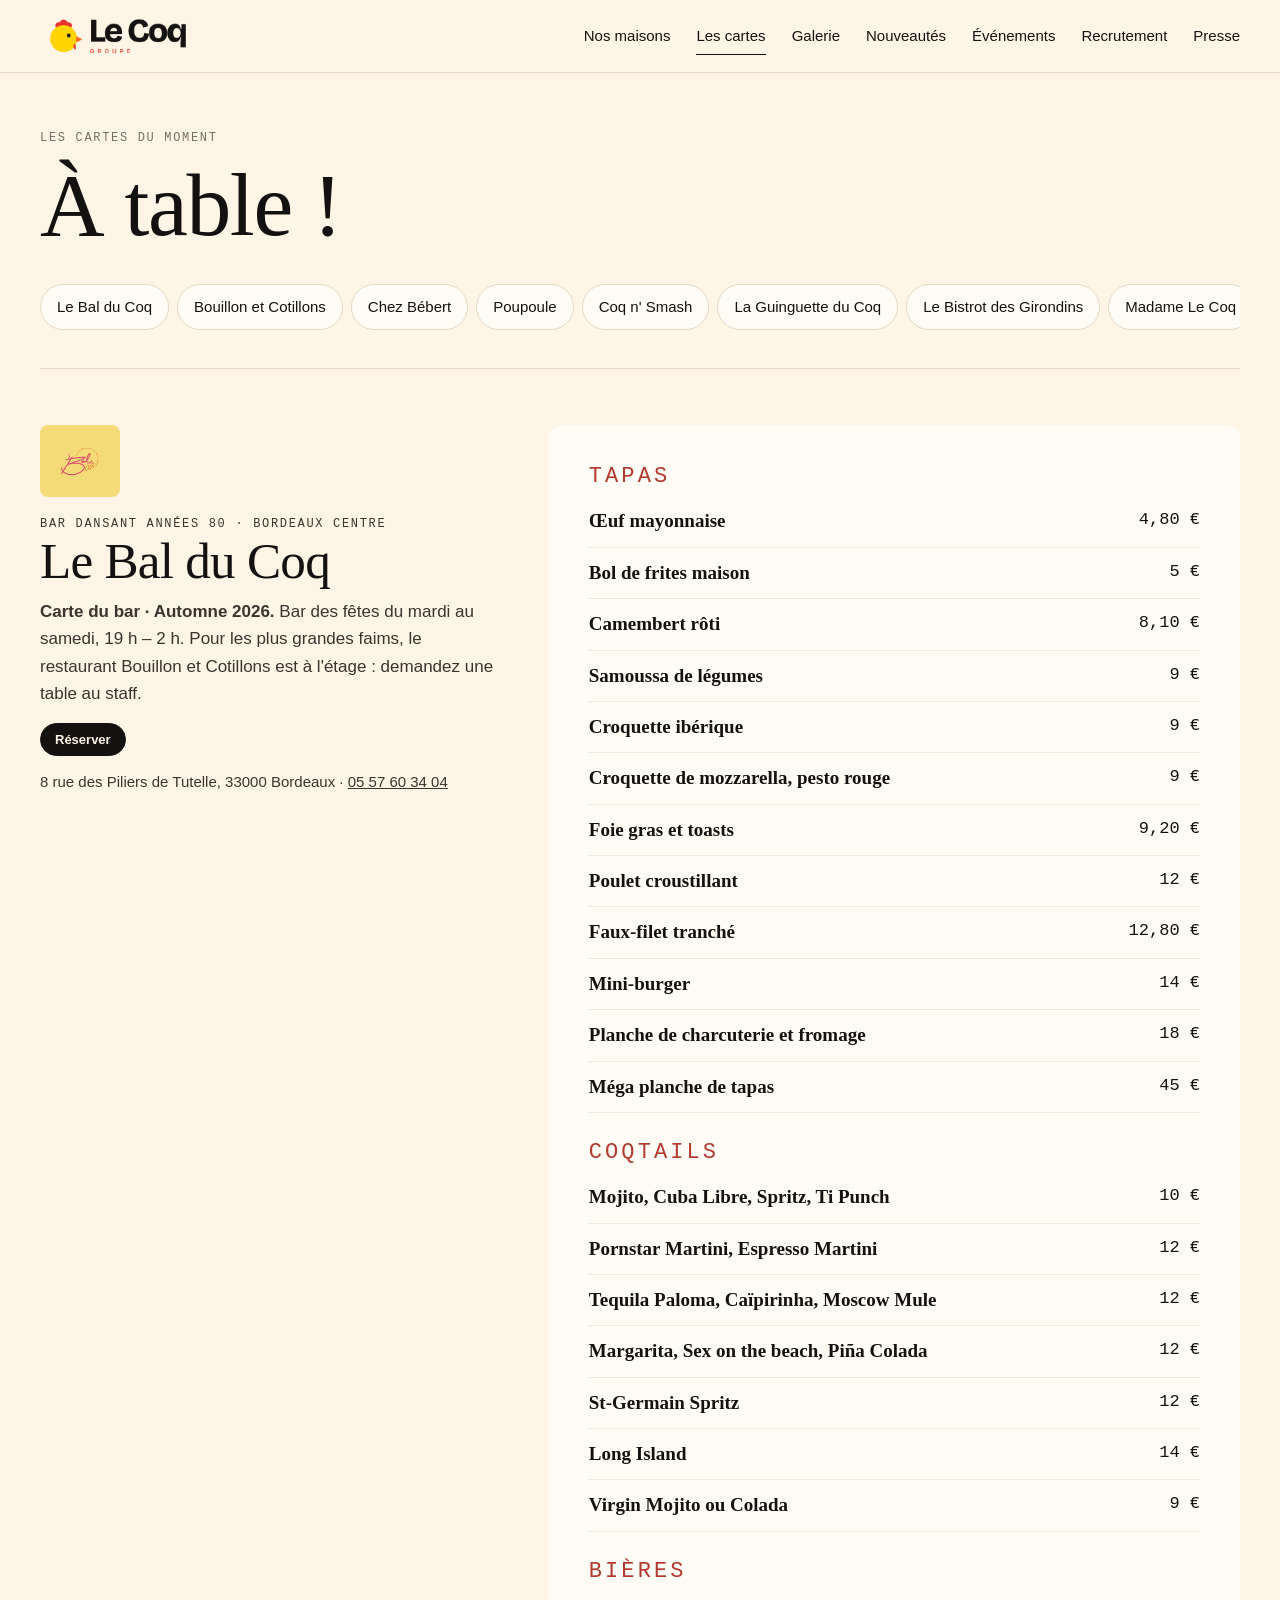
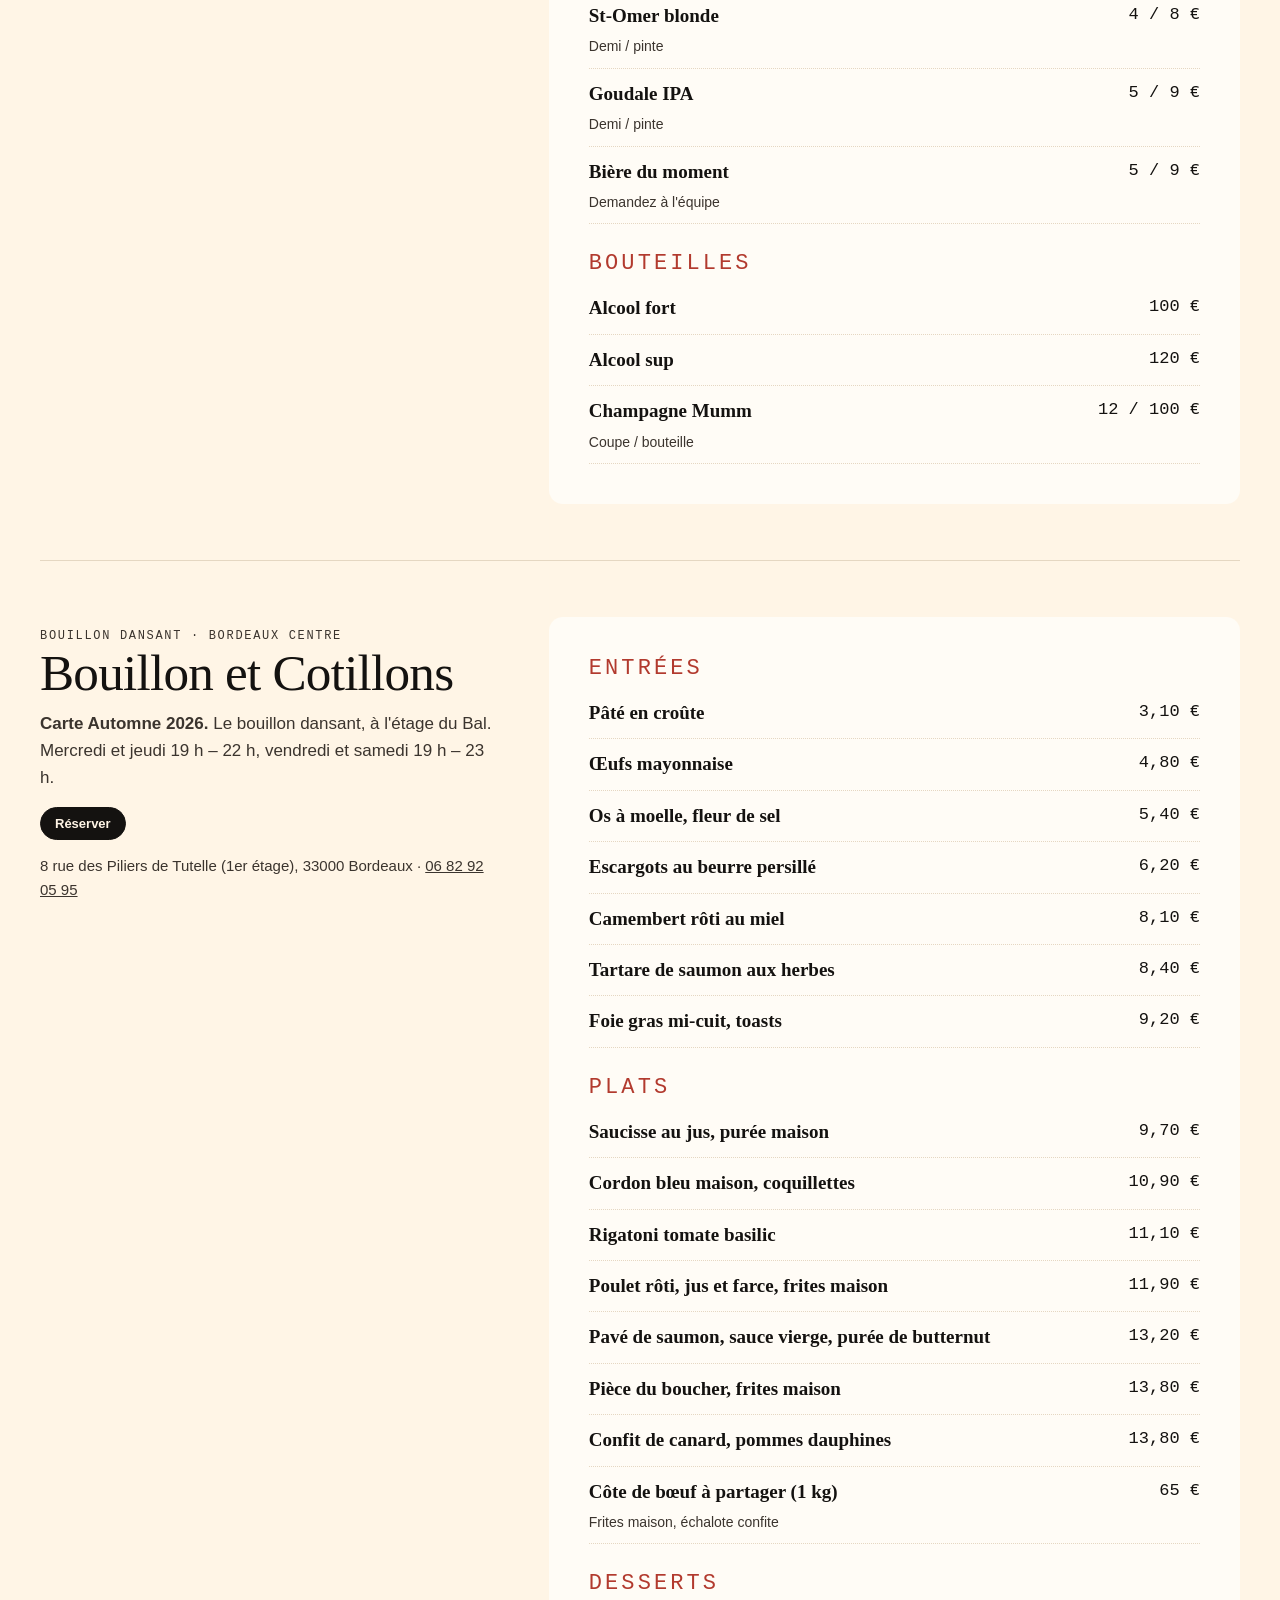
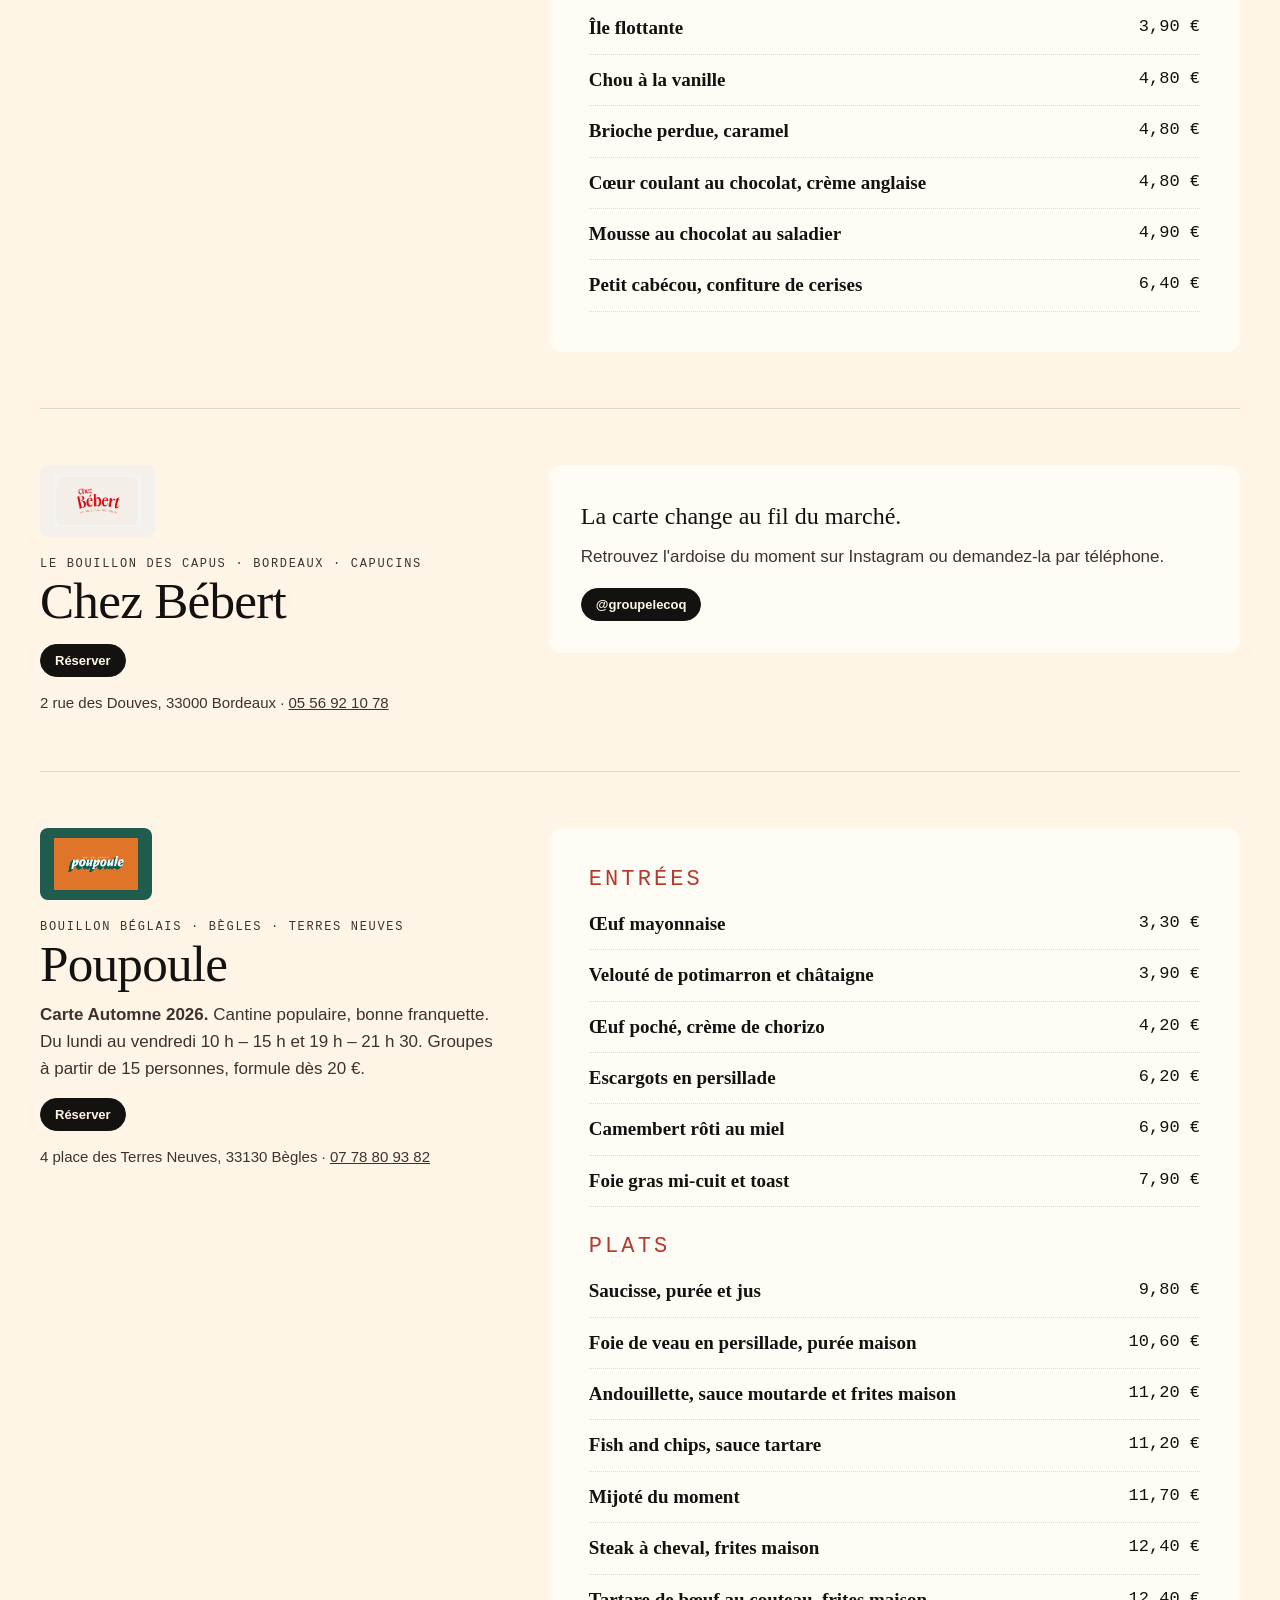
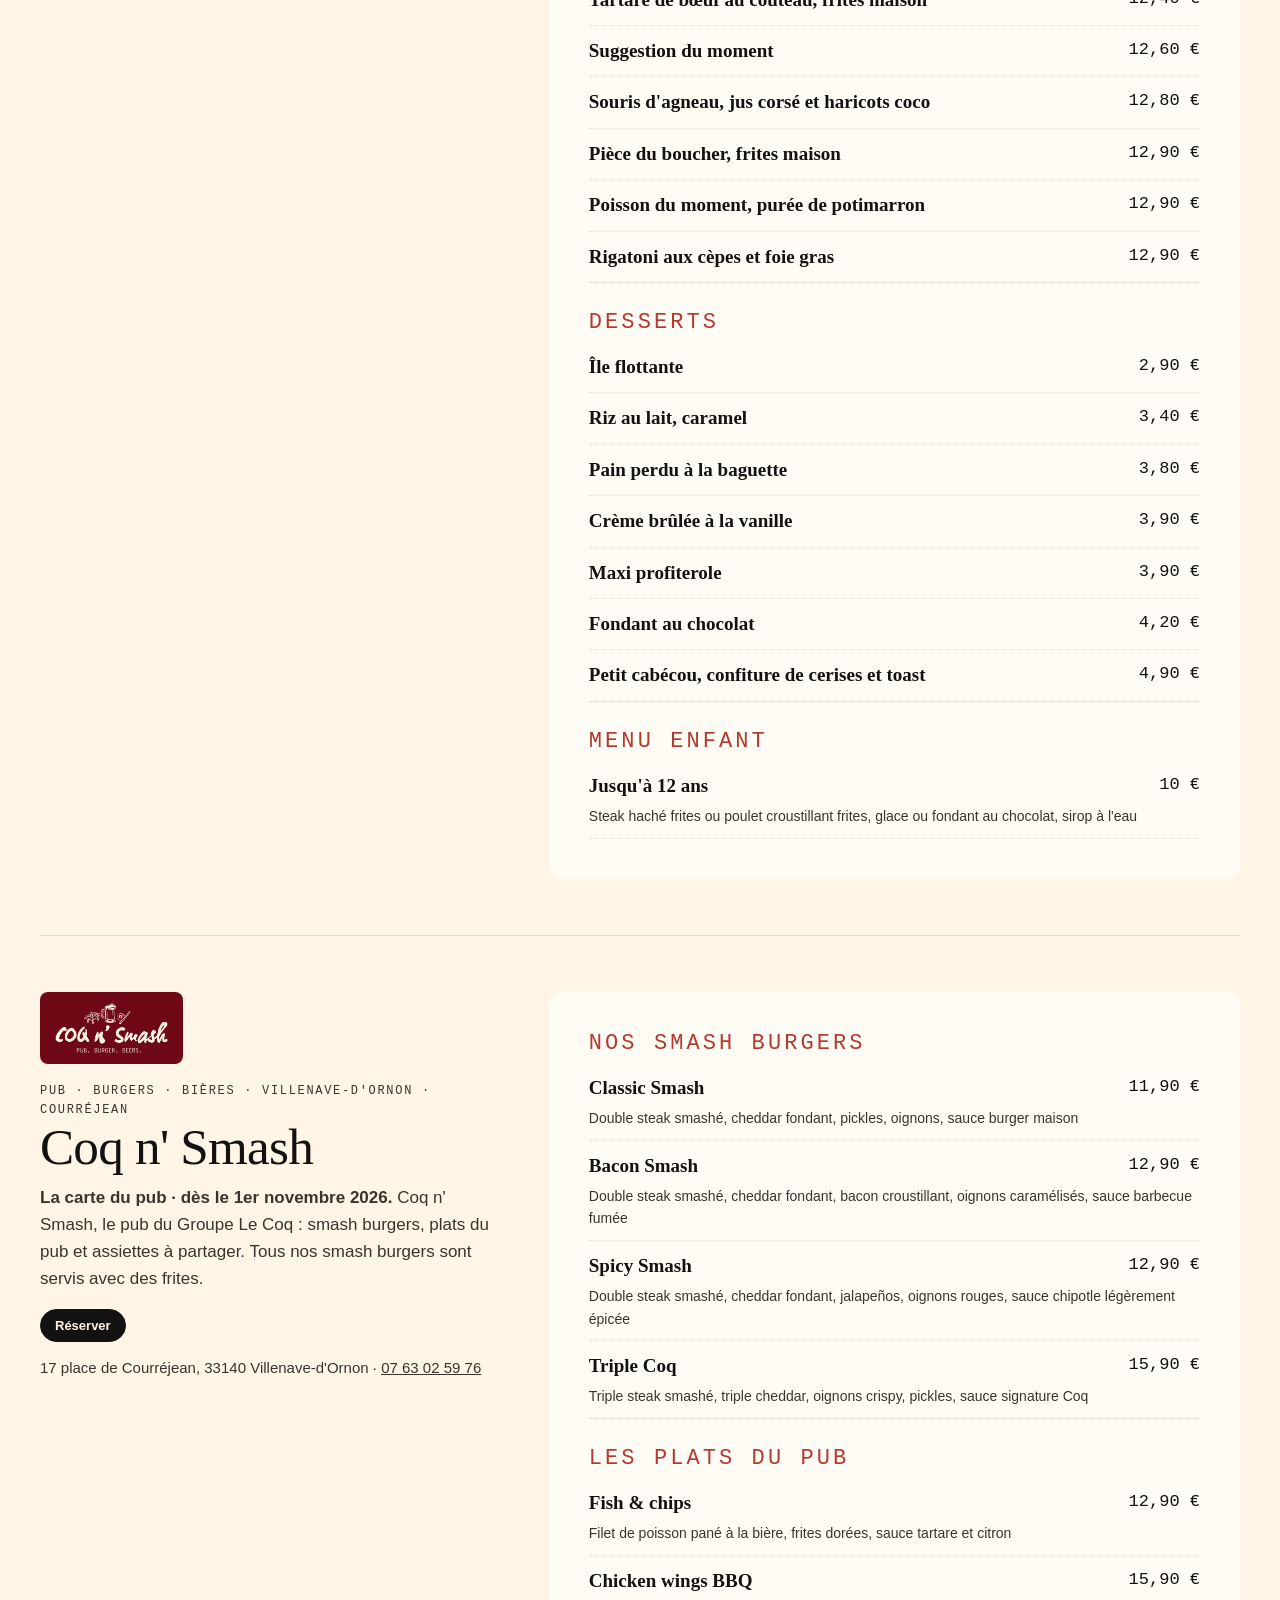
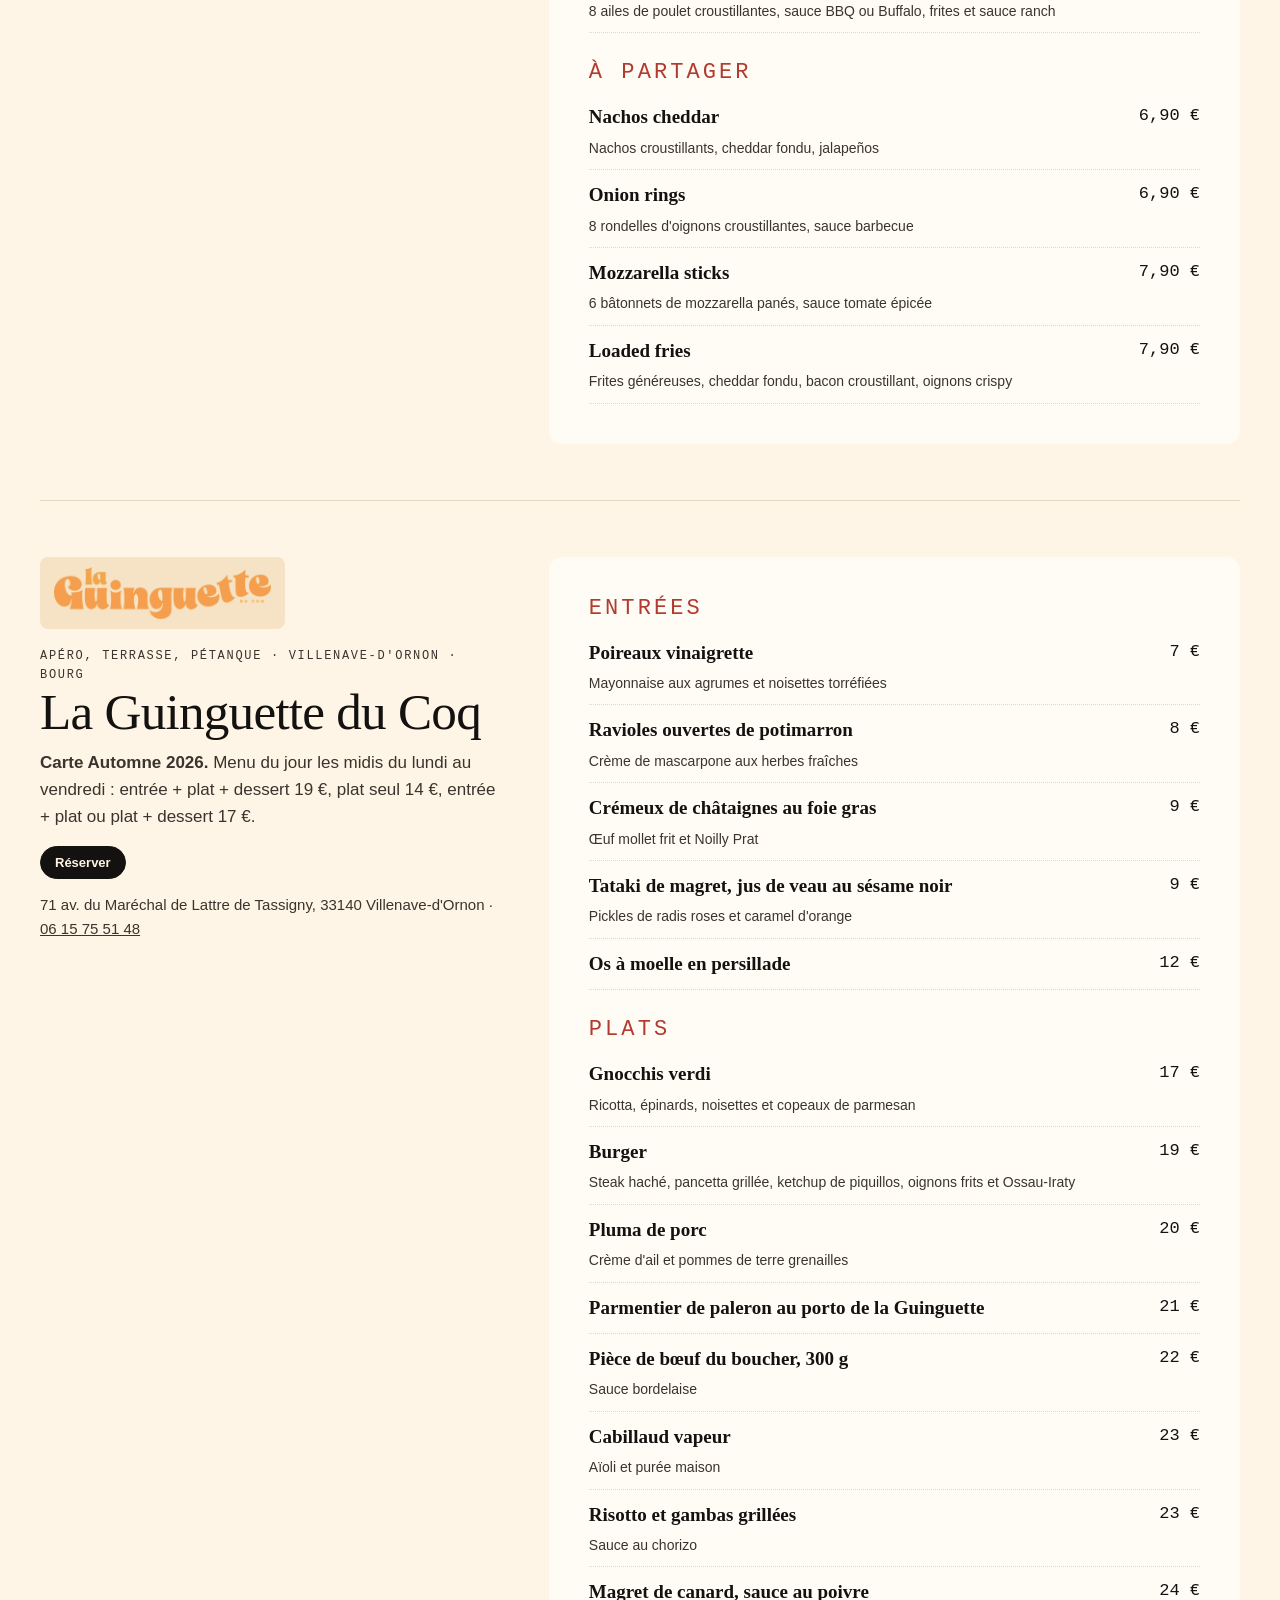
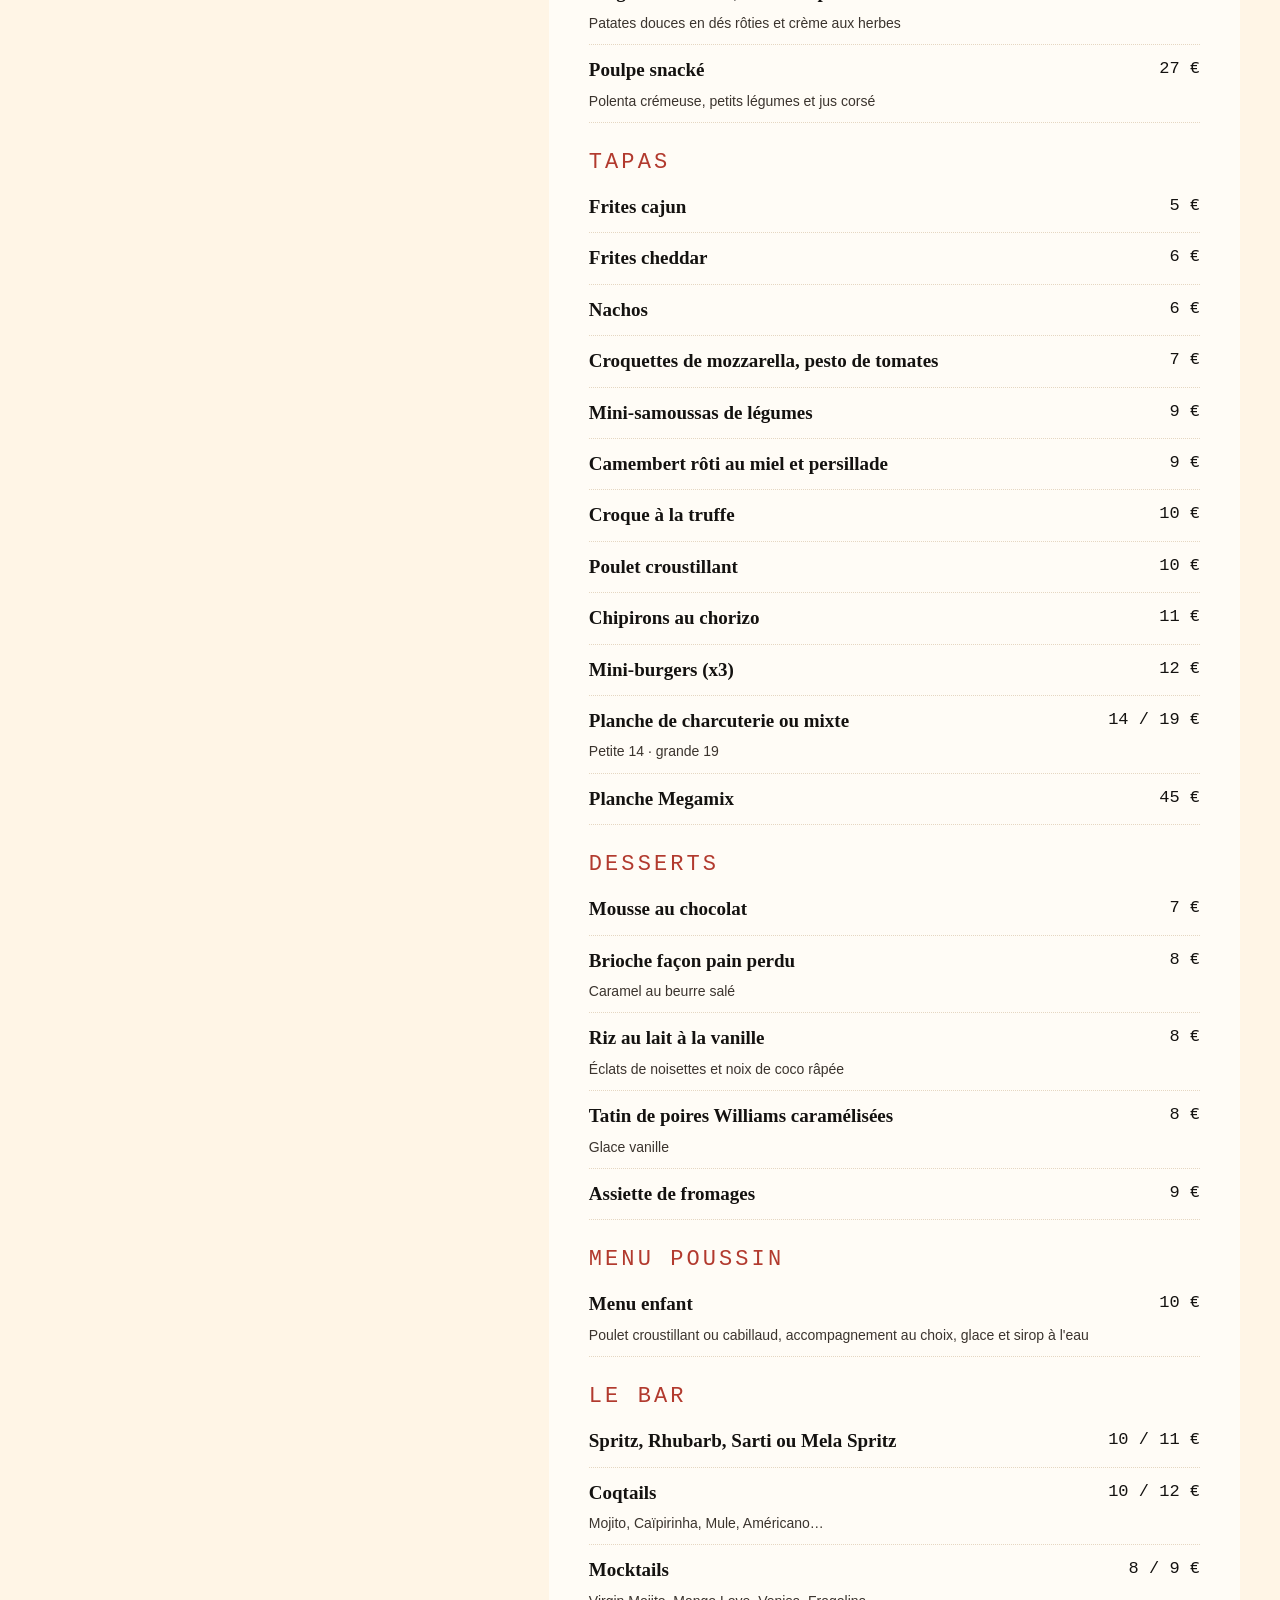
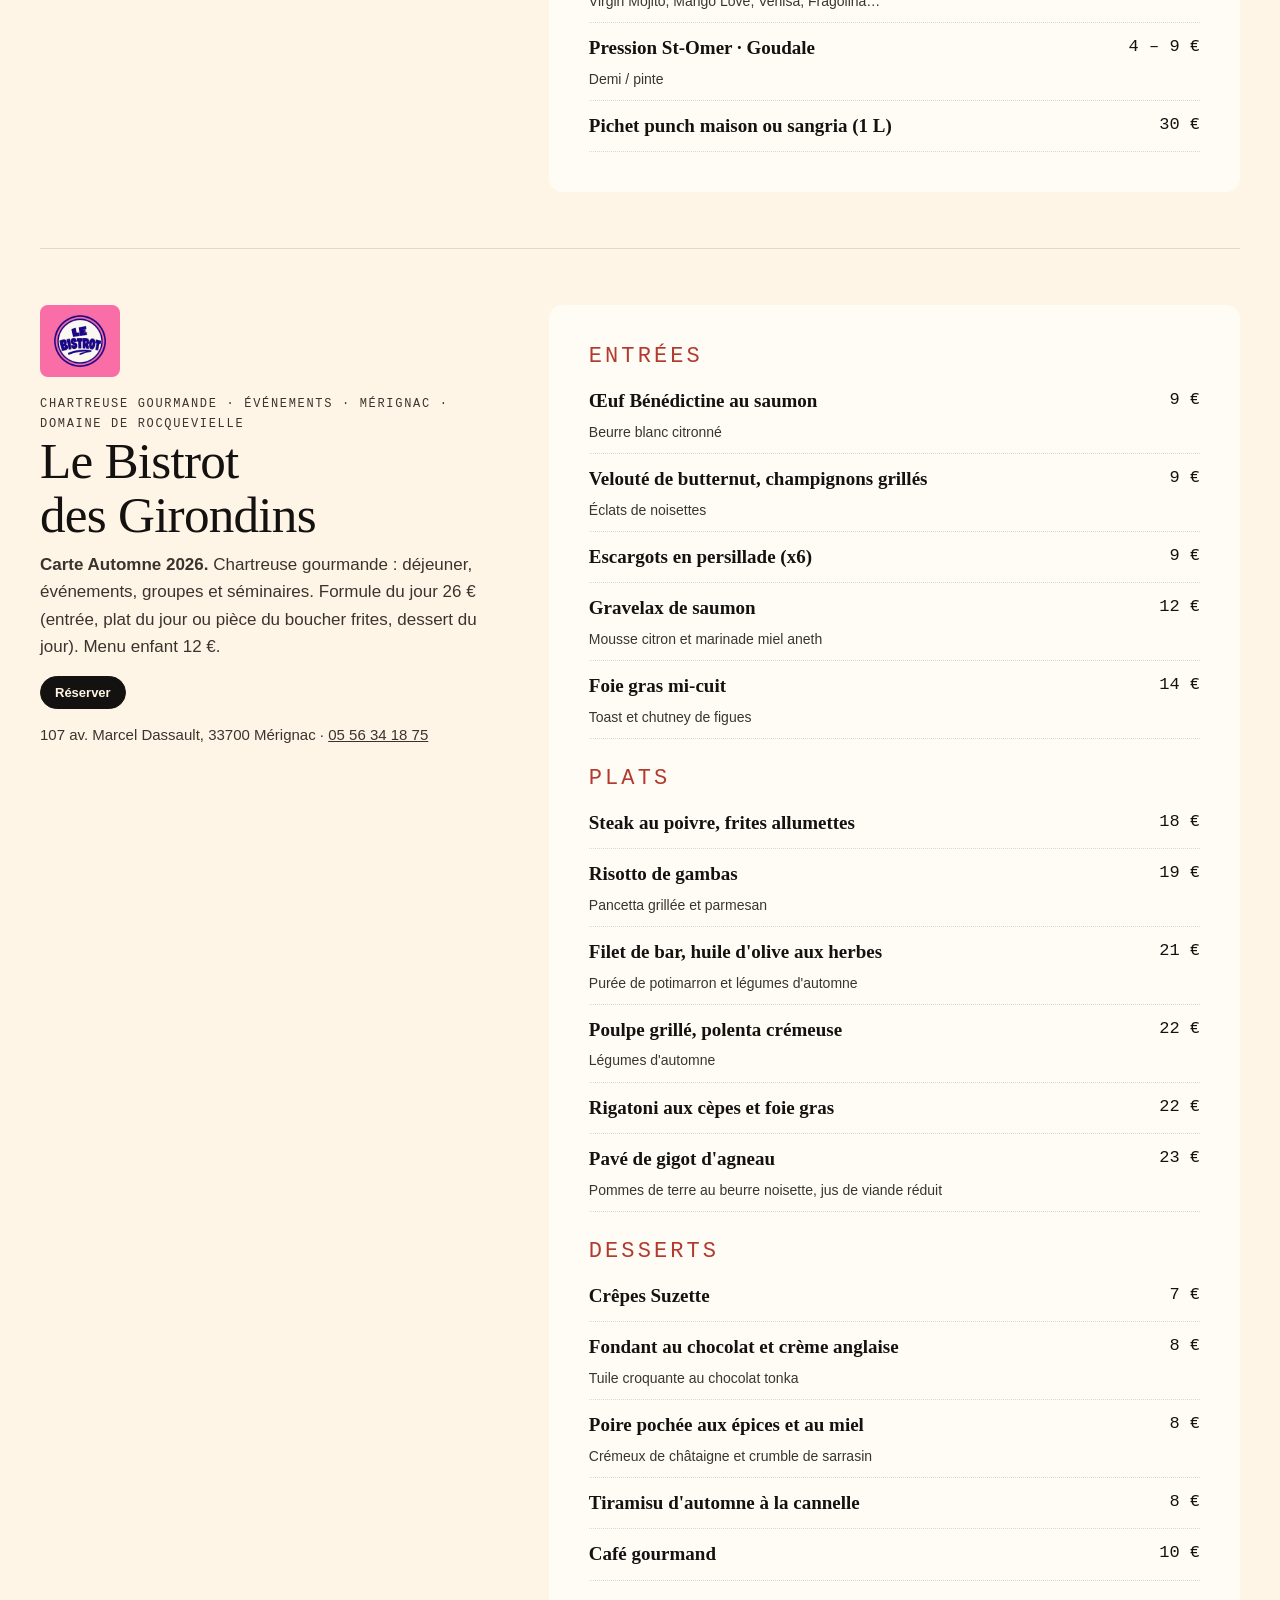
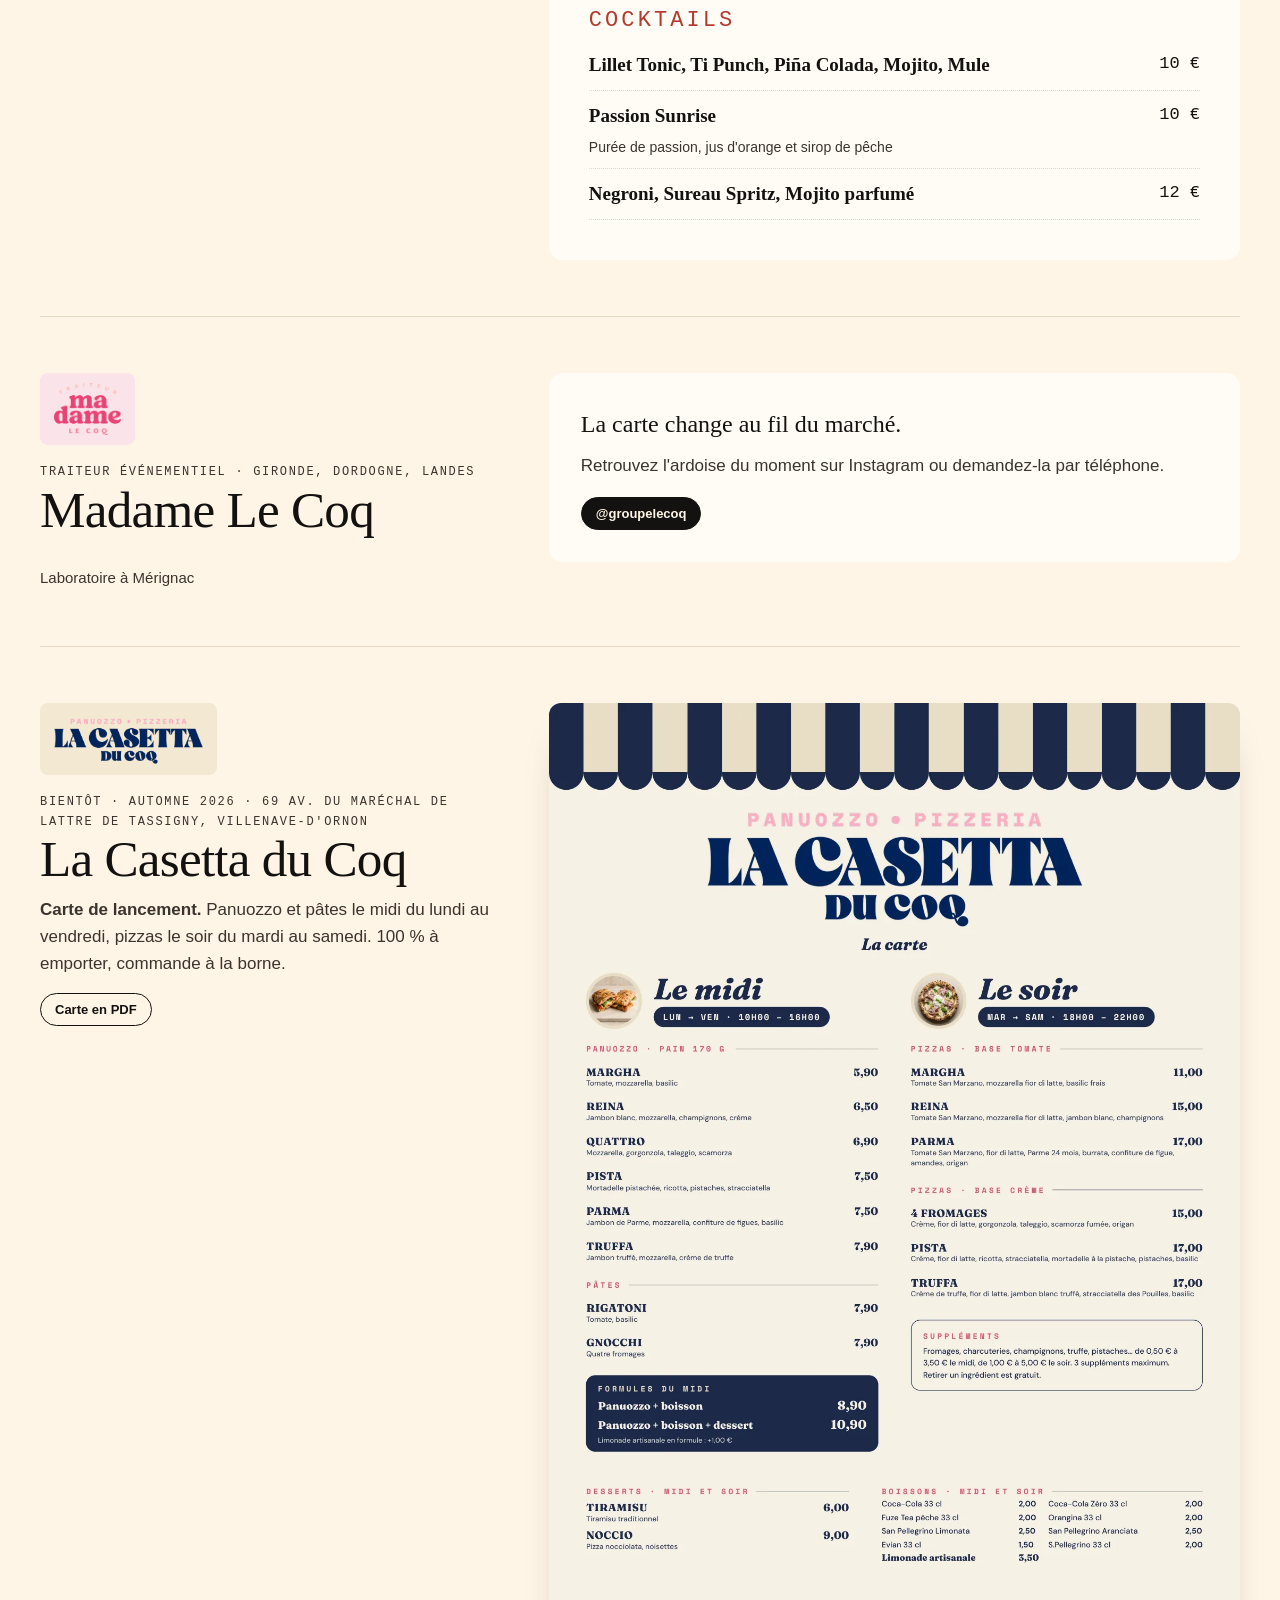
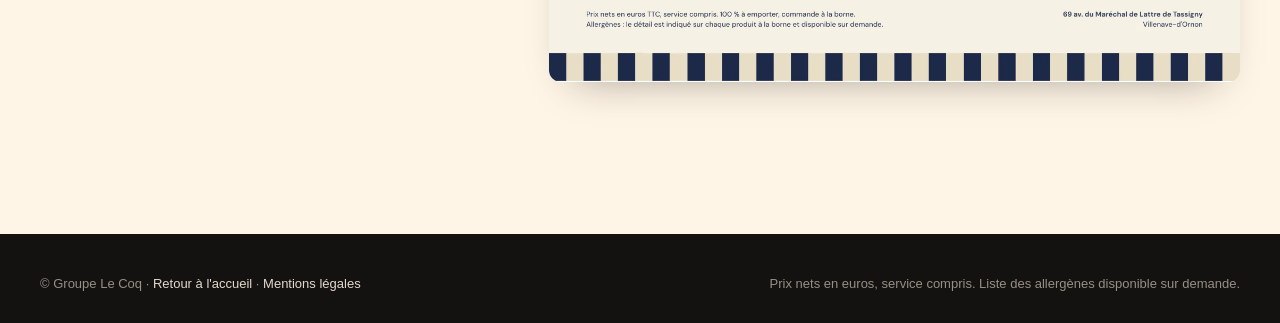
==== commit 89ba1839: "Audit site : Coq n' Smash, logos La Casetta, panuozzo, SEO, sécurité, performance - Remplace la fich" ====
--- a/cartes.html
+++ b/cartes.html
@@ -4,7 +4,18 @@
 <meta charset="utf-8">
 <meta name="viewport" content="width=device-width,initial-scale=1,viewport-fit=cover">
 <title>Les cartes du moment · Groupe Le Coq</title>
-<meta name="description" content="Les cartes du moment des maisons du Groupe Le Coq : Bistrot des Girondins, Basta, La Casetta et les autres.">
+<meta name="description" content="Les cartes du moment des maisons du Groupe Le Coq : Guinguette du Coq, Poupoule, Bistrot des Girondins, Bal du Coq, Coq n' Smash, La Casetta et les autres.">
+<meta http-equiv="Content-Security-Policy" content="default-src 'self'; script-src 'self'; style-src 'self' 'unsafe-inline' https://fonts.googleapis.com; font-src 'self' https://fonts.gstatic.com; img-src 'self' data: https:; media-src 'self'; connect-src 'self'; object-src 'none'; base-uri 'self'; form-action 'self'; upgrade-insecure-requests">
+<meta name="referrer" content="strict-origin-when-cross-origin">
+<link rel="canonical" href="https://www.groupelecoq.fr/cartes.html">
+<meta property="og:site_name" content="Groupe Le Coq">
+<meta property="og:locale" content="fr_FR">
+<meta property="og:type" content="website">
+<meta property="og:title" content="Les cartes du moment · Groupe Le Coq">
+<meta property="og:description" content="Bouillons, pub, guinguette, bistrot et pizzeria : toutes les cartes d'automne 2026 du Groupe Le Coq.">
+<meta property="og:url" content="https://www.groupelecoq.fr/cartes.html">
+<meta property="og:image" content="https://www.groupelecoq.fr/assets/og/coqnsmash.jpg">
+<meta name="twitter:card" content="summary_large_image">
 <link rel="icon" href="assets/logos/lecoq-picto.svg" type="image/svg+xml">
 <link rel="preconnect" href="https://fonts.googleapis.com"><link rel="preconnect" href="https://fonts.gstatic.com" crossorigin>
 <link rel="stylesheet" href="https://fonts.googleapis.com/css2?family=Fraunces:ital,opsz,wght,SOFT@0,9..144,300..700,0..100;1,9..144,300..700,0..100&family=Familjen+Grotesk:wght@400;500;600;700&family=DM+Mono:wght@400;500&display=swap">
@@ -40,28 +51,7 @@
 
 <script src="assets/contenu.js"></script>
 <script src="assets/cartes.js"></script>
-<script>
-const CARTES = window.CARTES;
-const D = window.LECOQ, $ = s => document.querySelector(s);
-const esc = s => String(s ?? "").replace(/[&<>"']/g, c => ({"&":"&amp;","<":"&lt;",">":"&gt;",'"':"&quot;","'":"&#39;"}[c]));
-const liste = D.maisons.map(m => ({...m, cle:m.carte||m.id})).concat(D.bientot.map(b=>({...b, cle:b.carte, ville:b.lieu, type:"Bientôt · "+b.quand, fond:"#F3E9D2"})));
-$("#cartes-nav").innerHTML = liste.map(m => `<a href="#${m.cle}" data-k="${m.cle}">${esc(m.nom)}</a>`).join("");
-$("#cartes").innerHTML = liste.map(m => { const c = CARTES[m.cle];
-  const head = `<div class="entete">${m.logo?`<img class="lg" src="assets/logos/${m.logo}" alt="" style="background:${m.fond};padding:10px 14px">`:""}
-      <p class="label">${esc(m.type)} · ${esc(m.ville)}</p><h2>${esc(m.nom)}</h2>
-      ${c?`<p><b>${esc(c.titre)}.</b> ${esc(c.note)}</p>`:""}
-      <p style="margin-top:16px;display:flex;gap:8px;flex-wrap:wrap">${(m.resa||m.whatsapp||m.mailResa||m.tel)?`<button class="btn sm" type="button" data-resa="${m.id}">Réserver</button>`:""}${c&&c.pdf?`<a class="btn sm clair" href="${c.pdf}" target="_blank" rel="noopener">Carte en PDF</a>`:""}</p>
-      ${m.adresse?`<p style="margin-top:14px;font-size:15px">${esc(m.adresse)}${m.tel?` · <a href="tel:${m.tel.replace(/\s/g,"")}">${esc(m.tel)}</a>`:""}</p>`:""}</div>`;
-  let body;
-  if (c && c.image) body = `<img class="carte-img" src="${c.image}" alt="Carte ${esc(m.nom)}" loading="lazy">`;
-  else if (c && c.sections) body = `<div class="menu-html">${c.sections.map(([t,items]) => `<h3>${esc(t)}</h3>` + items.map(([n,d,p]) => `<div class="plat"><b>${esc(n)}</b>${p?`<span class="p">${esc(p)} €</span>`:""}${d?`<small>${esc(d)}</small>`:""}</div>`).join("")).join("")}</div>`;
-  else { const h = m.instagram || D.reglages.instagramGroupe;
-    body = `<div class="vide"><p style="font-family:var(--f-titre);font-size:24px;color:var(--encre)">La carte change au fil du marché.</p><p style="margin-top:8px">Retrouvez l'ardoise du moment sur Instagram ou demandez-la par téléphone.</p><p style="margin-top:18px"><a class="btn sm" href="https://www.instagram.com/${esc(h)}/" target="_blank" rel="noopener">@${esc(h)}</a></p></div>`; }
-  return `<section class="carte-bloc" id="${m.cle}">${head}<div>${body}</div></section>`; }).join("");
-function marque(){ const k = location.hash.slice(1); document.querySelectorAll("#cartes-nav a").forEach(a => a.setAttribute("aria-current", a.dataset.k===k)); }
-addEventListener("hashchange", marque); marque();
-const burger = $("#burger"), nav = $("#nav"); burger.onclick = () => { const o = nav.classList.toggle("open"); burger.setAttribute("aria-expanded", o); };
-</script>
+<script src="assets/cartes-page.js"></script>
 <dialog class="resa" id="resa" aria-labelledby="resa-titre">
   <header><h3 id="resa-titre">Réserver une table</h3><button class="fermer" type="button" data-close aria-label="Fermer">×</button></header>
   <div class="liste" id="resa-liste"></div>
--- a/assets/style.css
+++ b/assets/style.css
@@ -276,16 +276,17 @@
 .new .img-logo{width:100%;height:100%;display:grid;place-items:center;padding:18%}
 .new .img-logo img{object-fit:contain;width:100%;height:auto}
 
-/* Bientôt : Basta pub */
+/* Bientôt : Coq n' Smash, le pub du groupe */
 .duo{display:grid;gap:28px}
-.nouv.pub{background:#EA8FA0;color:#1B1416;border-radius:var(--r);padding:clamp(24px,4vw,48px);display:grid;grid-template-columns:auto 1fr;gap:8px 40px;align-items:center}
-.nouv.pub .lg{grid-row:span 4;width:clamp(120px,16vw,200px);height:auto}
-.nouv.pub .label{color:rgba(27,20,22,.7)}
+.nouv.pub{background:#6E0815;color:#FFF5E6;border-radius:var(--r);padding:clamp(24px,4vw,48px);display:grid;grid-template-columns:auto 1fr;gap:10px 40px;align-items:center}
+.nouv.pub .pub-vid{grid-row:span 5;border-color:#FFF5E6;box-shadow:10px 10px 0 #F2C230}
+.nouv.pub .lg-pub{width:clamp(200px,24vw,320px);height:auto}
+.nouv.pub .label{color:rgba(255,245,230,.75)}
 .nouv.pub h3{font-size:clamp(32px,4vw,52px);font-weight:500}
 .nouv.pub p{max-width:56ch}
-.nouv.pub .btn.blanc{background:#1B1416;border-color:#1B1416;color:#FFF5E6}
-.nouv.pub .btn.contour-blanc{border-color:#1B1416;color:#1B1416}
-@media (max-width:700px){.nouv.pub{grid-template-columns:1fr}.nouv.pub .lg{grid-row:auto}}
+.nouv.pub .btn.blanc{background:#FFF5E6;border-color:#FFF5E6;color:#6E0815}
+.nouv.pub .btn.contour-blanc{border-color:#FFF5E6;color:#FFF5E6;background:transparent}
+@media (max-width:700px){.nouv.pub{grid-template-columns:1fr}.nouv.pub .pub-vid{grid-row:auto}}
 
 /* Entre nos maisons */
 .passerelles{background:var(--creme-2)}
